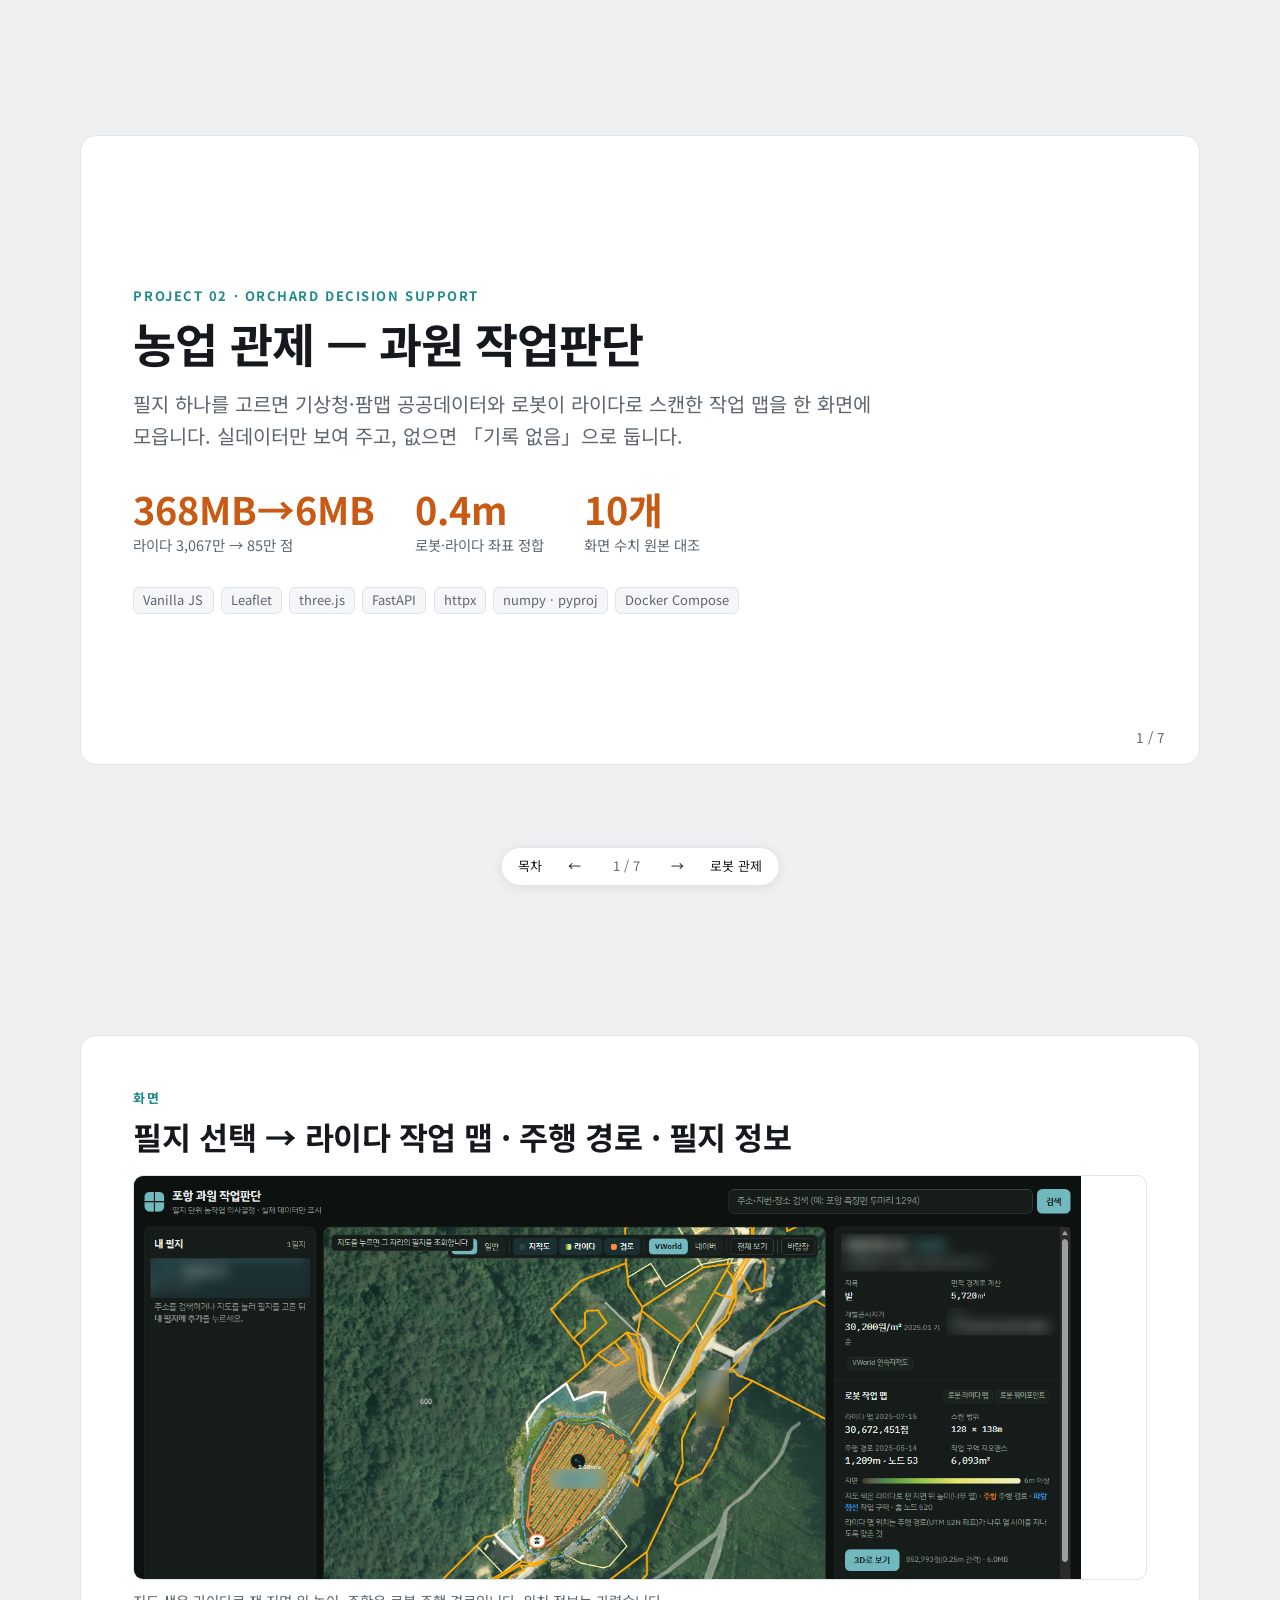
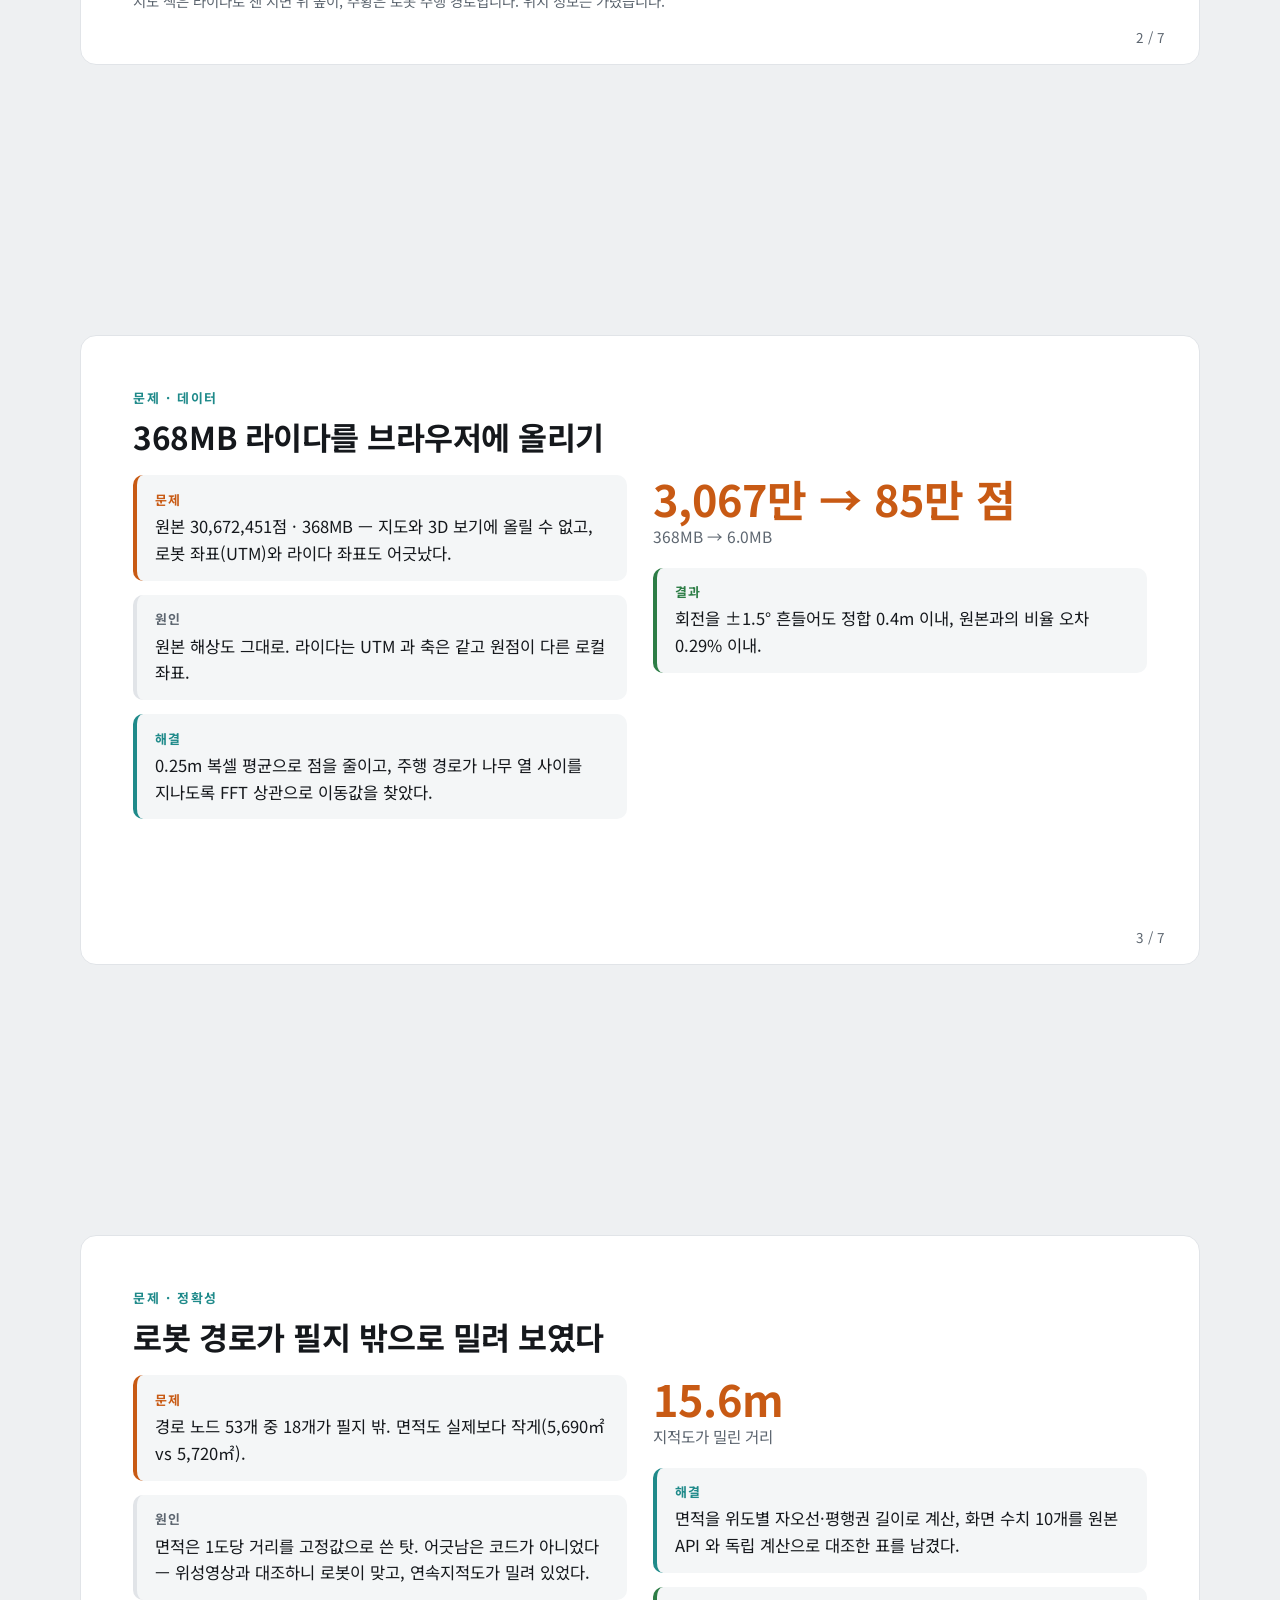
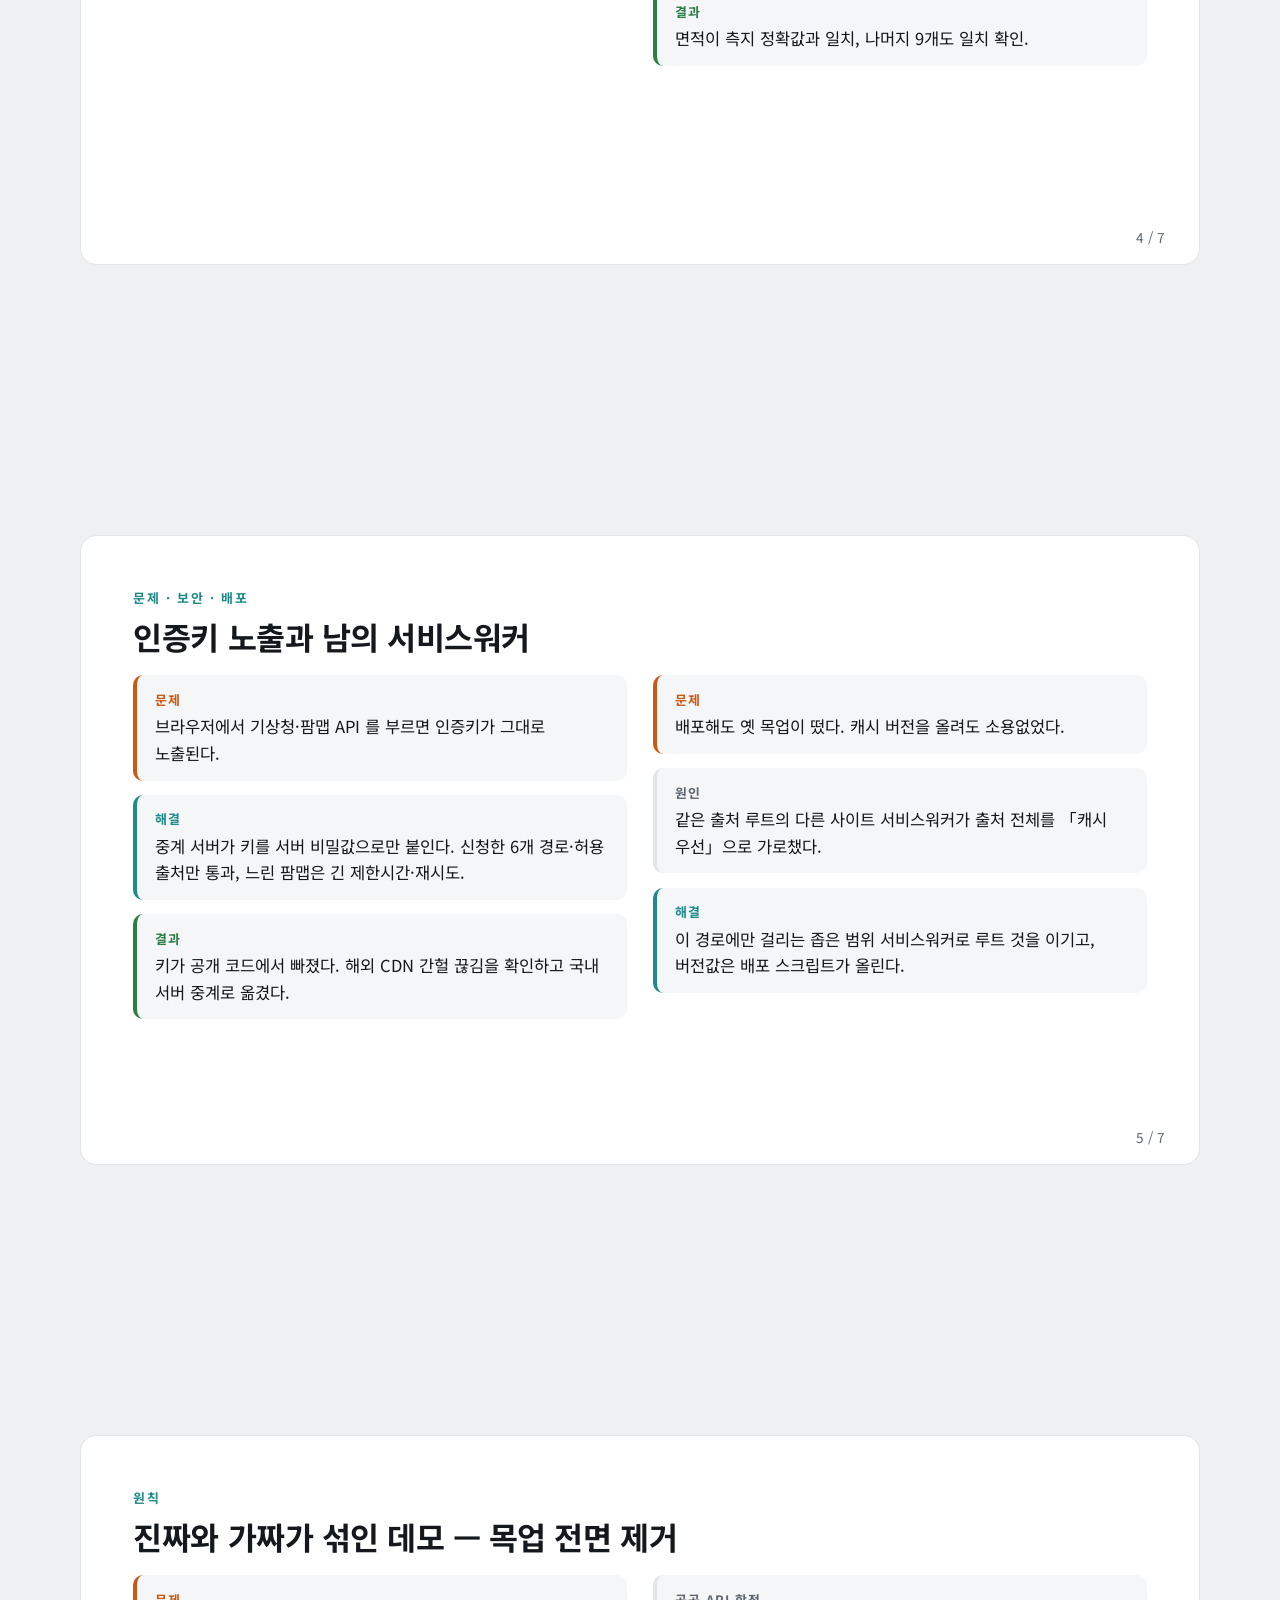
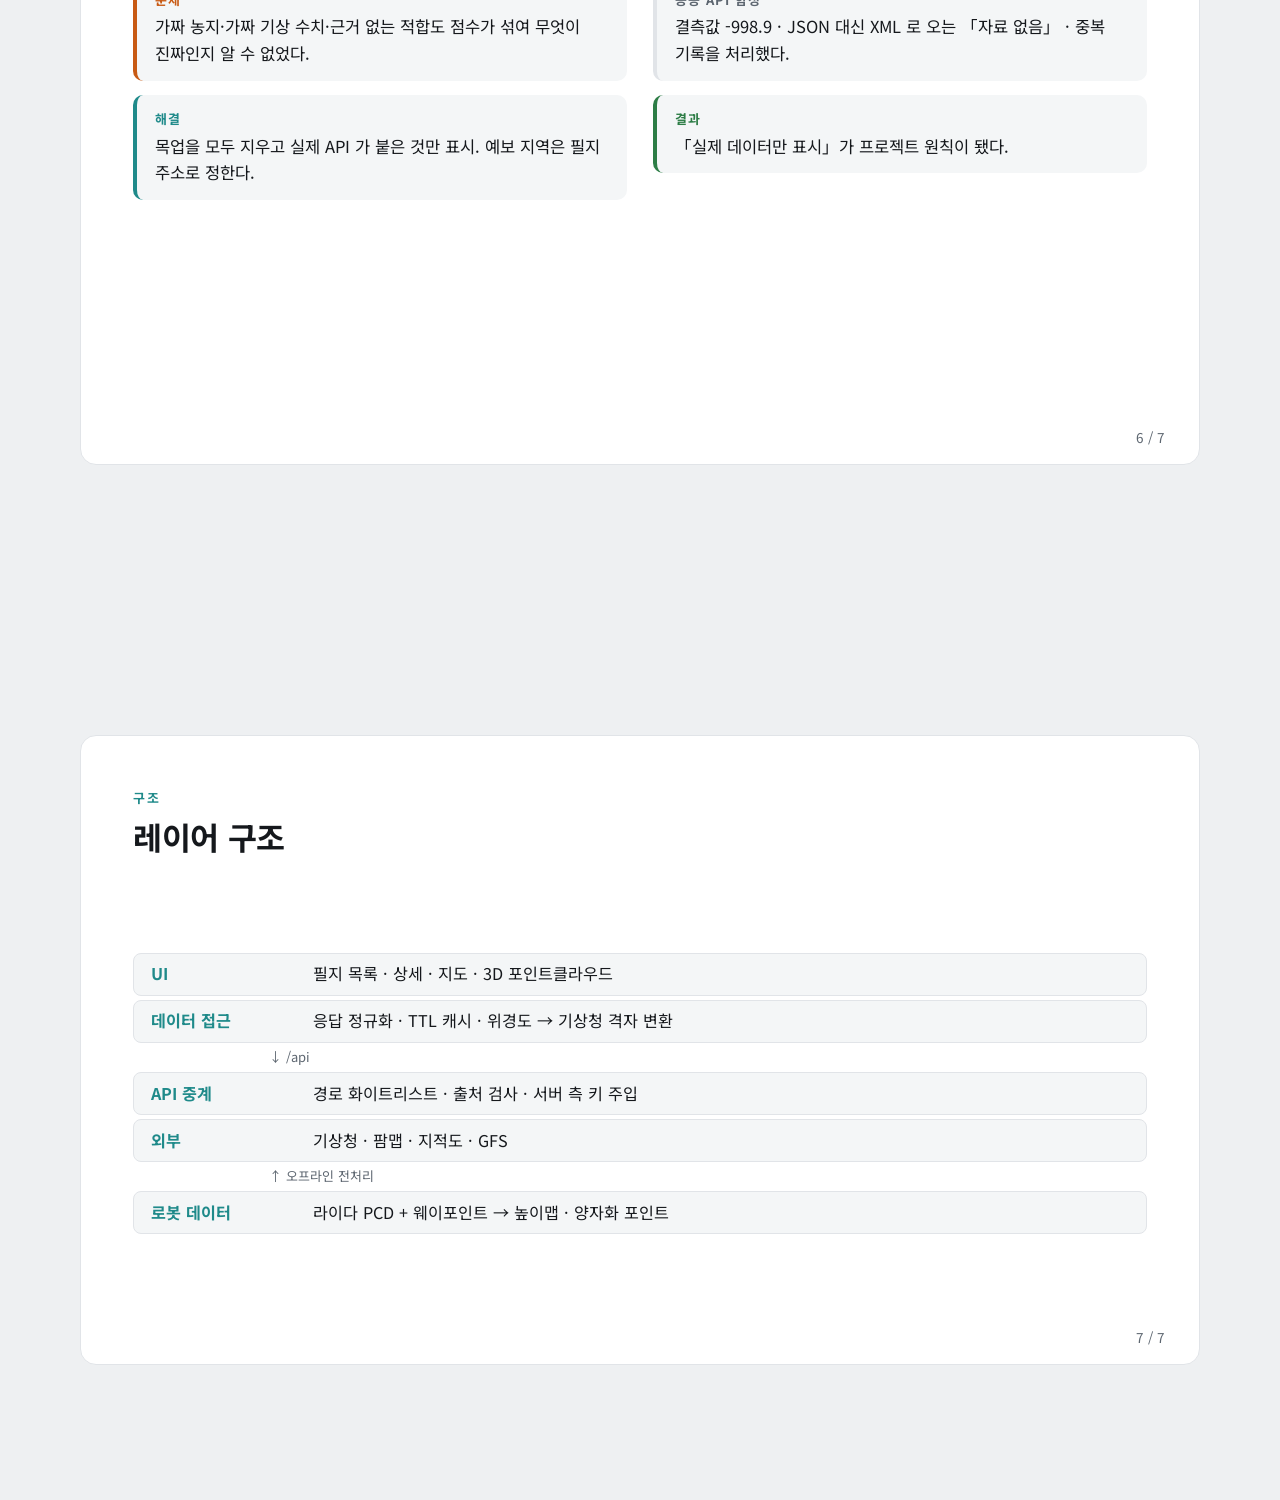
==== agri.html @ f08d3423 "프로젝트별 슬라이드로 개편 — 목차 · 로봇 관제 · 농업 관제 Co-Authored-By: Claude Opus 5.5 (1M context) <noreply@anthropic." ====
<!doctype html>
<html lang="ko">
<head>
<meta charset="utf-8">
<meta name="viewport" content="width=device-width, initial-scale=1">
<title>농업 관제 대시보드</title>
<meta name="description" content="과원 필지 단위 작업판단 — 공공데이터와 로봇 라이다를 한 화면에">
<link rel="preconnect" href="https://fonts.googleapis.com">
<link href="https://fonts.googleapis.com/css2?family=Noto+Sans+KR:wght@400;700&display=swap" rel="stylesheet">
<link rel="stylesheet" href="deck.css">
</head>
<body>

<section class="slide"><div class="card cover">
  <div class="kicker">Project 02 · Orchard Decision Support</div>
  <h1>농업 관제 — 과원 작업판단</h1>
  <p class="lead">필지 하나를 고르면 기상청·팜맵 공공데이터와 로봇이 라이다로 스캔한 작업 맵을 한 화면에 모읍니다. 실데이터만 보여 주고, 없으면 「기록 없음」으로 둡니다.</p>
  <div class="stats">
    <div class="stat"><b>368MB→6MB</b><span>라이다 3,067만 → 85만 점</span></div>
    <div class="stat"><b>0.4m</b><span>로봇·라이다 좌표 정합</span></div>
    <div class="stat"><b>10개</b><span>화면 수치 원본 대조</span></div>
  </div>
  <div class="stack"><span>Vanilla JS</span><span>Leaflet</span><span>three.js</span><span>FastAPI</span><span>httpx</span><span>numpy · pyproj</span><span>Docker Compose</span></div>
  <span class="no"></span>
</div></section>

<section class="slide"><div class="card">
  <div class="kicker">화면</div>
  <h2>필지 선택 → 라이다 작업 맵 · 주행 경로 · 필지 정보</h2>
  <div class="shot"><img src="img/agri-main.png" alt="필지를 고르면 로봇 라이다 작업 맵과 주행 경로, 필지 정보가 한 화면에 뜬다"><p>지도 색은 라이다로 잰 지면 위 높이, 주황은 로봇 주행 경로입니다. 위치 정보는 가렸습니다.</p></div>
  <span class="no"></span>
</div></section>

<section class="slide"><div class="card">
  <div class="kicker">문제 · 데이터</div>
  <h2>368MB 라이다를 브라우저에 올리기</h2>
  <div class="case">
    <div class="col">
      <div class="box bad"><b>문제</b><p>원본 30,672,451점 · 368MB — 지도와 3D 보기에 올릴 수 없고, 로봇 좌표(UTM)와 라이다 좌표도 어긋났다.</p></div>
      <div class="box"><b>원인</b><p>원본 해상도 그대로. 라이다는 UTM 과 축은 같고 원점이 다른 로컬 좌표.</p></div>
      <div class="box fix"><b>해결</b><p>0.25m 복셀 평균으로 점을 줄이고, 주행 경로가 나무 열 사이를 지나도록 FFT 상관으로 이동값을 찾았다.</p></div>
    </div>
    <div class="col">
      <p class="big">3,067만 → 85만 점<small>368MB → 6.0MB</small></p>
      <div class="box res"><b>결과</b><p>회전을 ±1.5° 흔들어도 정합 0.4m 이내, 원본과의 비율 오차 0.29% 이내.</p></div>
    </div>
  </div>
  <span class="no"></span>
</div></section>

<section class="slide"><div class="card">
  <div class="kicker">문제 · 정확성</div>
  <h2>로봇 경로가 필지 밖으로 밀려 보였다</h2>
  <div class="case">
    <div class="col">
      <div class="box bad"><b>문제</b><p>경로 노드 53개 중 18개가 필지 밖. 면적도 실제보다 작게(5,690㎡ vs 5,720㎡).</p></div>
      <div class="box"><b>원인</b><p>면적은 1도당 거리를 고정값으로 쓴 탓. 어긋남은 코드가 아니었다 — 위성영상과 대조하니 로봇이 맞고, 연속지적도가 밀려 있었다.</p></div>
    </div>
    <div class="col">
      <p class="big">15.6m<small>지적도가 밀린 거리</small></p>
      <div class="box fix"><b>해결</b><p>면적을 위도별 자오선·평행권 길이로 계산, 화면 수치 10개를 원본 API 와 독립 계산으로 대조한 표를 남겼다.</p></div>
      <div class="box res"><b>결과</b><p>면적이 측지 정확값과 일치, 나머지 9개도 일치 확인.</p></div>
    </div>
  </div>
  <span class="no"></span>
</div></section>

<section class="slide"><div class="card">
  <div class="kicker">문제 · 보안 · 배포</div>
  <h2>인증키 노출과 남의 서비스워커</h2>
  <div class="case">
    <div class="col">
      <div class="box bad"><b>문제</b><p>브라우저에서 기상청·팜맵 API 를 부르면 인증키가 그대로 노출된다.</p></div>
      <div class="box fix"><b>해결</b><p>중계 서버가 키를 서버 비밀값으로만 붙인다. 신청한 6개 경로·허용 출처만 통과, 느린 팜맵은 긴 제한시간·재시도.</p></div>
      <div class="box res"><b>결과</b><p>키가 공개 코드에서 빠졌다. 해외 CDN 간헐 끊김을 확인하고 국내 서버 중계로 옮겼다.</p></div>
    </div>
    <div class="col">
      <div class="box bad"><b>문제</b><p>배포해도 옛 목업이 떴다. 캐시 버전을 올려도 소용없었다.</p></div>
      <div class="box"><b>원인</b><p>같은 출처 루트의 다른 사이트 서비스워커가 출처 전체를 「캐시 우선」으로 가로챘다.</p></div>
      <div class="box fix"><b>해결</b><p>이 경로에만 걸리는 좁은 범위 서비스워커로 루트 것을 이기고, 버전값은 배포 스크립트가 올린다.</p></div>
    </div>
  </div>
  <span class="no"></span>
</div></section>

<section class="slide"><div class="card">
  <div class="kicker">원칙</div>
  <h2>진짜와 가짜가 섞인 데모 — 목업 전면 제거</h2>
  <div class="case">
    <div class="col">
      <div class="box bad"><b>문제</b><p>가짜 농지·가짜 기상 수치·근거 없는 적합도 점수가 섞여 무엇이 진짜인지 알 수 없었다.</p></div>
      <div class="box fix"><b>해결</b><p>목업을 모두 지우고 실제 API 가 붙은 것만 표시. 예보 지역은 필지 주소로 정한다.</p></div>
    </div>
    <div class="col">
      <div class="box"><b>공공 API 함정</b><p>결측값 -998.9 · JSON 대신 XML 로 오는 「자료 없음」 · 중복 기록을 처리했다.</p></div>
      <div class="box res"><b>결과</b><p>「실제 데이터만 표시」가 프로젝트 원칙이 됐다.</p></div>
    </div>
  </div>
  <span class="no"></span>
</div></section>

<section class="slide"><div class="card">
  <div class="kicker">구조</div>
  <h2>레이어 구조</h2>
  <div class="layers">
    <div class="layer"><div class="n">UI</div><div>필지 목록 · 상세 · 지도 · 3D 포인트클라우드</div></div>
    <div class="layer"><div class="n">데이터 접근</div><div>응답 정규화 · TTL 캐시 · 위경도 → 기상청 격자 변환</div></div>
    <div class="arrow">↓ /api</div>
    <div class="layer"><div class="n">API 중계</div><div>경로 화이트리스트 · 출처 검사 · 서버 측 키 주입</div></div>
    <div class="layer"><div class="n">외부</div><div>기상청 · 팜맵 · 지적도 · GFS</div></div>
    <div class="arrow">↑ 오프라인 전처리</div>
    <div class="layer"><div class="n">로봇 데이터</div><div>라이다 PCD + 웨이포인트 → 높이맵 · 양자화 포인트</div></div>
  </div>
  <span class="no"></span>
</div></section>

<nav class="bar" aria-label="슬라이드"><a href="./">목차</a><button class="prev" aria-label="이전">←</button><span class="pos"></span><button class="next" aria-label="다음">→</button><a href="robot.html">로봇 관제</a></nav>
<script src="deck.js"></script>
</body>
</html>
---- deck.css ----
﻿:root{--bg:#eef0f2;--slide:#fff;--ink:#15181c;--sub:#5d6670;--line:#e1e4e8;--acc:#1f8a8a;--hot:#c85a14;--ok:#2d7d46;--soft:#f4f6f7}
@media (prefers-color-scheme:dark){:root:not([data-theme="light"]){--bg:#0b0e11;--slide:#151a1f;--ink:#e8ecef;--sub:#98a2ad;--line:#262d35;--acc:#4cc2c2;--hot:#f0924a;--ok:#5fc27e;--soft:#1b2127}}
:root[data-theme="dark"]{--bg:#0b0e11;--slide:#151a1f;--ink:#e8ecef;--sub:#98a2ad;--line:#262d35;--acc:#4cc2c2;--hot:#f0924a;--ok:#5fc27e;--soft:#1b2127}
*{box-sizing:border-box}
html{scroll-snap-type:y mandatory;scroll-behavior:smooth}
body{margin:0;background:var(--bg);color:var(--ink);font:16px/1.6 "Noto Sans KR",system-ui,sans-serif;word-break:keep-all}
a{color:var(--acc)}

/* 슬라이드 — 화면 한 장에 16:9 */
.slide{scroll-snap-align:center;min-height:100vh;min-height:100svh;display:grid;place-items:center;padding:24px 16px}
.card{width:min(1120px,100%,calc((100vh - 48px)*16/9));aspect-ratio:16/9;background:var(--slide);border:1px solid var(--line);border-radius:16px;
  padding:clamp(20px,4.2%,56px);display:flex;flex-direction:column;position:relative;overflow:hidden;font-size:clamp(12px,1.55vw,18px)}
.card .no{position:absolute;right:clamp(16px,3%,36px);bottom:clamp(12px,2.4%,28px);font-size:.75em;color:var(--sub);font-variant-numeric:tabular-nums}
.kicker{font-size:.72em;font-weight:700;color:var(--acc);letter-spacing:.12em;text-transform:uppercase;margin-bottom:.5em}
h1{font-size:2.6em;line-height:1.25;margin:0 0 .35em;letter-spacing:-.02em}
h2{font-size:1.75em;line-height:1.3;margin:0 0 .6em;letter-spacing:-.015em}
.lead{color:var(--sub);font-size:1.1em;margin:0;max-width:40em}
.grow{flex:1;min-height:0}

/* 표지 */
.cover{justify-content:center}
.cover .stats{display:flex;gap:2.2em;margin-top:2em;flex-wrap:wrap}
.stat b{display:block;font-size:2.1em;line-height:1.1;color:var(--hot);font-variant-numeric:tabular-nums}
.stat span{font-size:.8em;color:var(--sub)}
.stack{display:flex;flex-wrap:wrap;gap:.4em;margin-top:1.6em}
.stack span{font-size:.72em;padding:.15em .7em;border-radius:6px;background:var(--soft);border:1px solid var(--line);color:var(--sub)}

/* 스크린샷 */
.shot{flex:1;min-height:0;display:flex;flex-direction:column}
.shot img{flex:1;min-height:0;width:100%;object-fit:contain;object-position:left top;border-radius:10px;border:1px solid var(--line)}
.shot p{margin:.6em 0 0;font-size:.8em;color:var(--sub)}

/* 문제 → 해결 한 장 */
.case{display:grid;grid-template-columns:minmax(0,1fr) minmax(0,1fr);gap:1.4em;flex:1;min-height:0}
.case .col{display:flex;flex-direction:column;gap:.8em}
.box{border-radius:10px;padding:.8em 1em;background:var(--soft);border-left:4px solid var(--line)}
.box b{display:block;font-size:.72em;letter-spacing:.08em;color:var(--sub);margin-bottom:.2em}
.box p{margin:0;font-size:.92em}
.box.fix{border-left-color:var(--acc)}.box.fix b{color:var(--acc)}
.box.res{border-left-color:var(--ok)}.box.res b{color:var(--ok)}
.box.bad{border-left-color:var(--hot)}.box.bad b{color:var(--hot)}
.big{font-size:2.4em;line-height:1.1;font-weight:700;color:var(--hot);font-variant-numeric:tabular-nums;margin:0 0 .2em}
.big small{display:block;font-size:.36em;font-weight:400;color:var(--sub);margin-top:.3em}

/* 레이어 구조 */
.layers{display:flex;flex-direction:column;gap:.25em;flex:1;min-height:0;justify-content:center}
.layer{display:grid;grid-template-columns:9em 1fr;gap:1em;background:var(--soft);border:1px solid var(--line);border-radius:8px;padding:.45em 1em;font-size:.9em}
.layer .n{font-weight:700;color:var(--acc)}
.arrow{font-size:.72em;color:var(--sub);padding-left:10.5em}

/* 목차 */
.toc{display:grid;grid-template-columns:1fr 1fr;gap:1.2em;margin-top:1.4em}
.toc a{display:block;text-decoration:none;color:var(--ink);background:var(--soft);border:1px solid var(--line);border-radius:12px;padding:1.2em 1.3em;transition:border-color .15s}
.toc a:hover,.toc a:focus-visible{border-color:var(--acc)}
.toc h3{margin:.1em 0 .3em;font-size:1.3em}
.toc p{margin:0;color:var(--sub);font-size:.85em}
.toc .n{color:var(--hot);font-weight:700;font-size:.85em;margin-top:.8em;display:block}
.list{margin:0;padding-left:1.1em}.list li{margin:.35em 0}

/* 조작 막대 */
.bar{position:fixed;left:50%;bottom:14px;transform:translateX(-50%);display:flex;gap:6px;align-items:center;background:var(--slide);border:1px solid var(--line);border-radius:999px;padding:4px 6px;font-size:13px;z-index:9;box-shadow:0 2px 12px rgba(0,0,0,.08)}
.bar a,.bar button{border:0;background:none;color:var(--ink);font:inherit;padding:4px 10px;border-radius:999px;cursor:pointer;text-decoration:none}
.bar a:hover,.bar button:hover{background:var(--soft)}
.bar .pos{color:var(--sub);font-variant-numeric:tabular-nums;min-width:4.5em;text-align:center}

/* 폰 — 16:9 를 풀고 세로로 흐른다 */
@media (max-width:760px){
  html{scroll-snap-type:none}
  .slide{min-height:0;padding:10px 12px}
  .card{aspect-ratio:auto;width:100%;font-size:15px;padding:22px 18px 34px}
  h1{font-size:1.9em}h2{font-size:1.4em}
  .case,.toc{grid-template-columns:1fr}
  .shot img{flex:none;height:auto}
  .layer{grid-template-columns:1fr;gap:0}.arrow{padding-left:1em}
  .bar{display:none}
}
@media print{
  @page{size:1280px 720px;margin:0}
  html{scroll-snap-type:none}body{background:#fff}
  .slide{min-height:0;padding:0;page-break-after:always}
  .card{width:1280px;border:0;border-radius:0;font-size:18px}
  .bar{display:none}
}
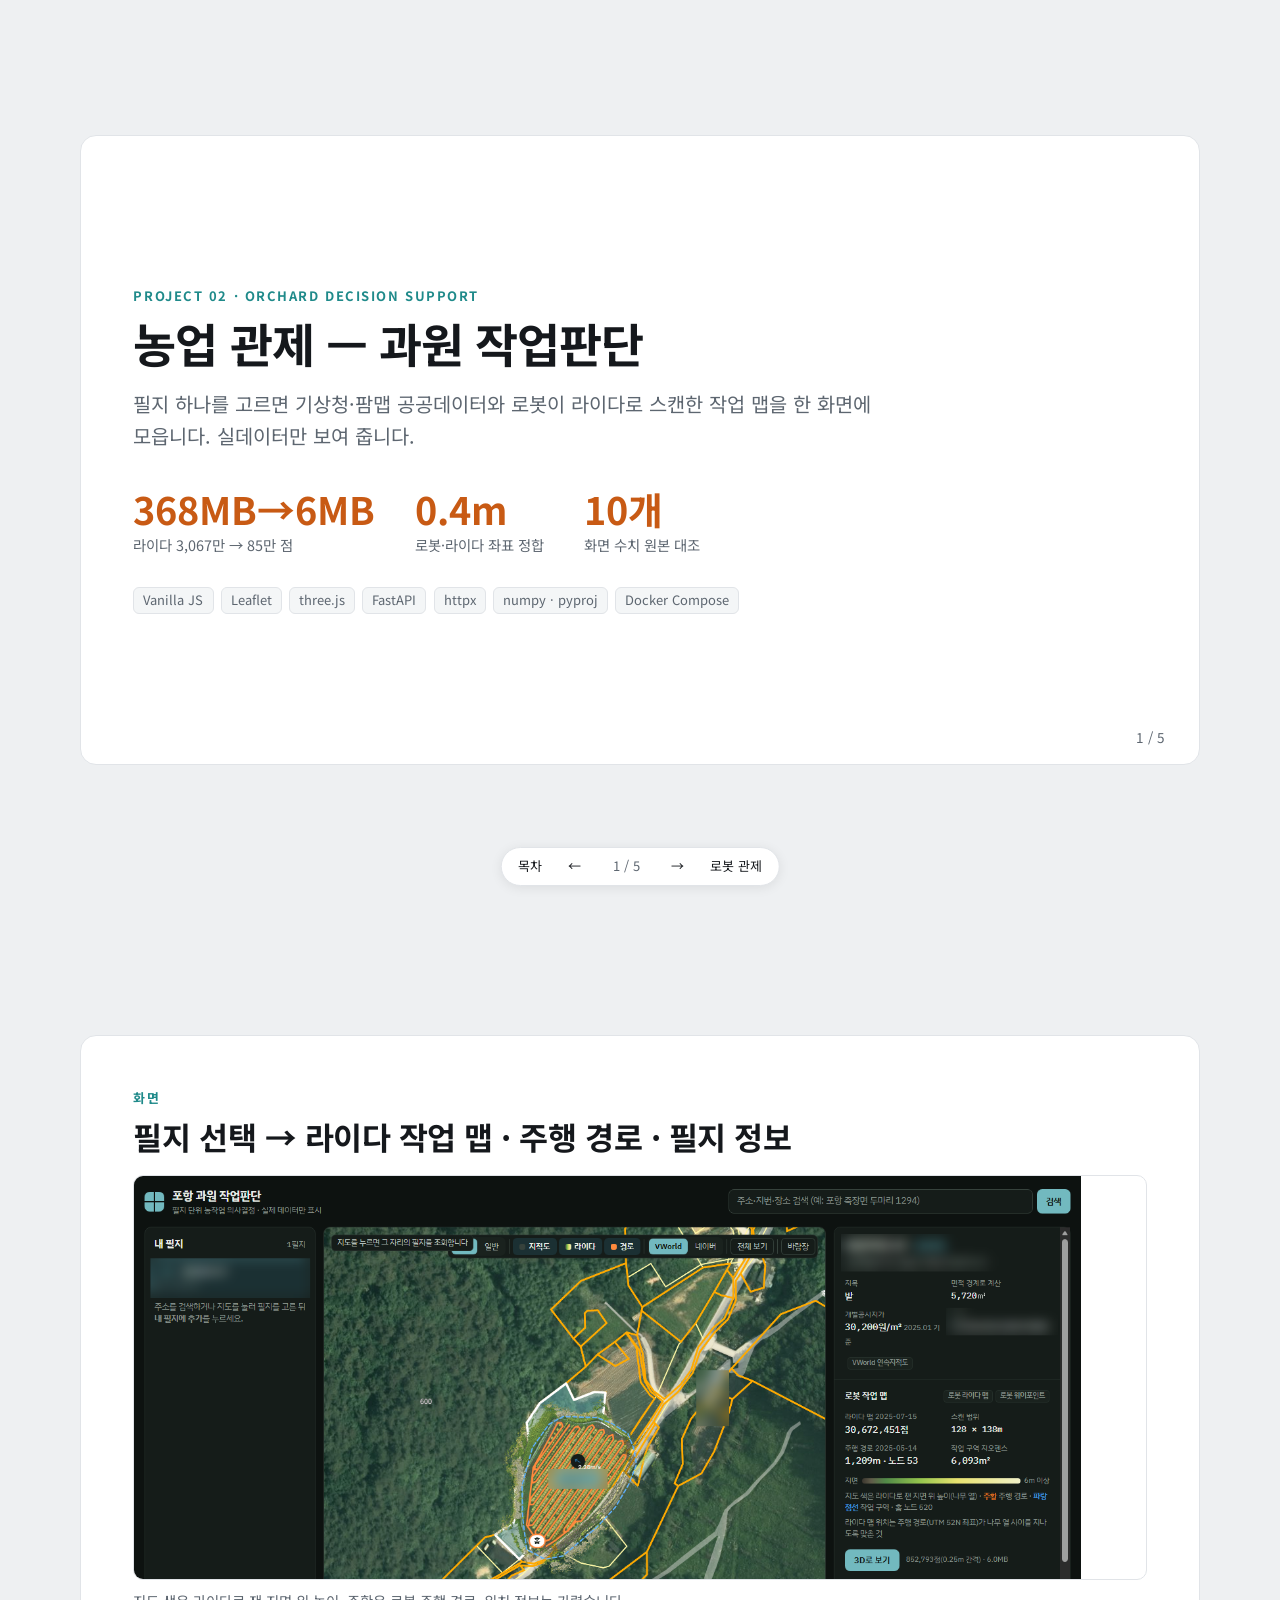
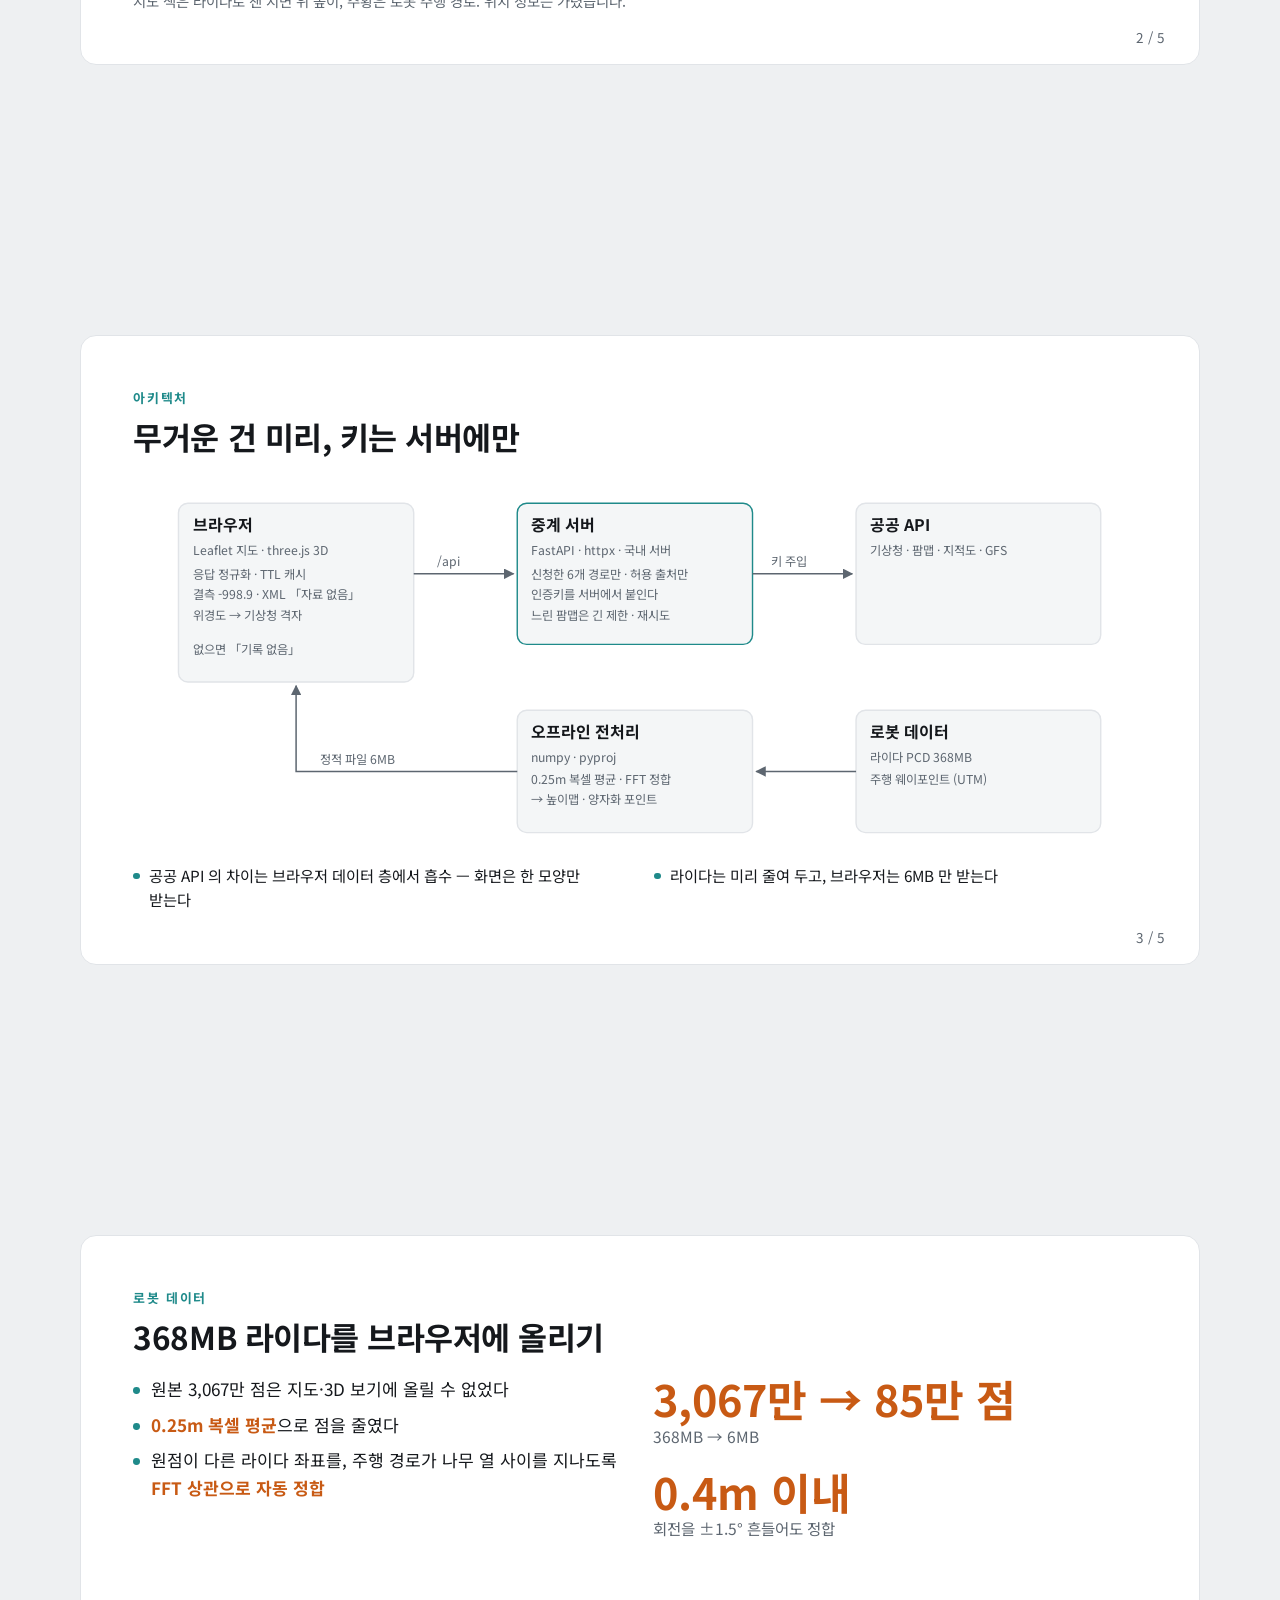
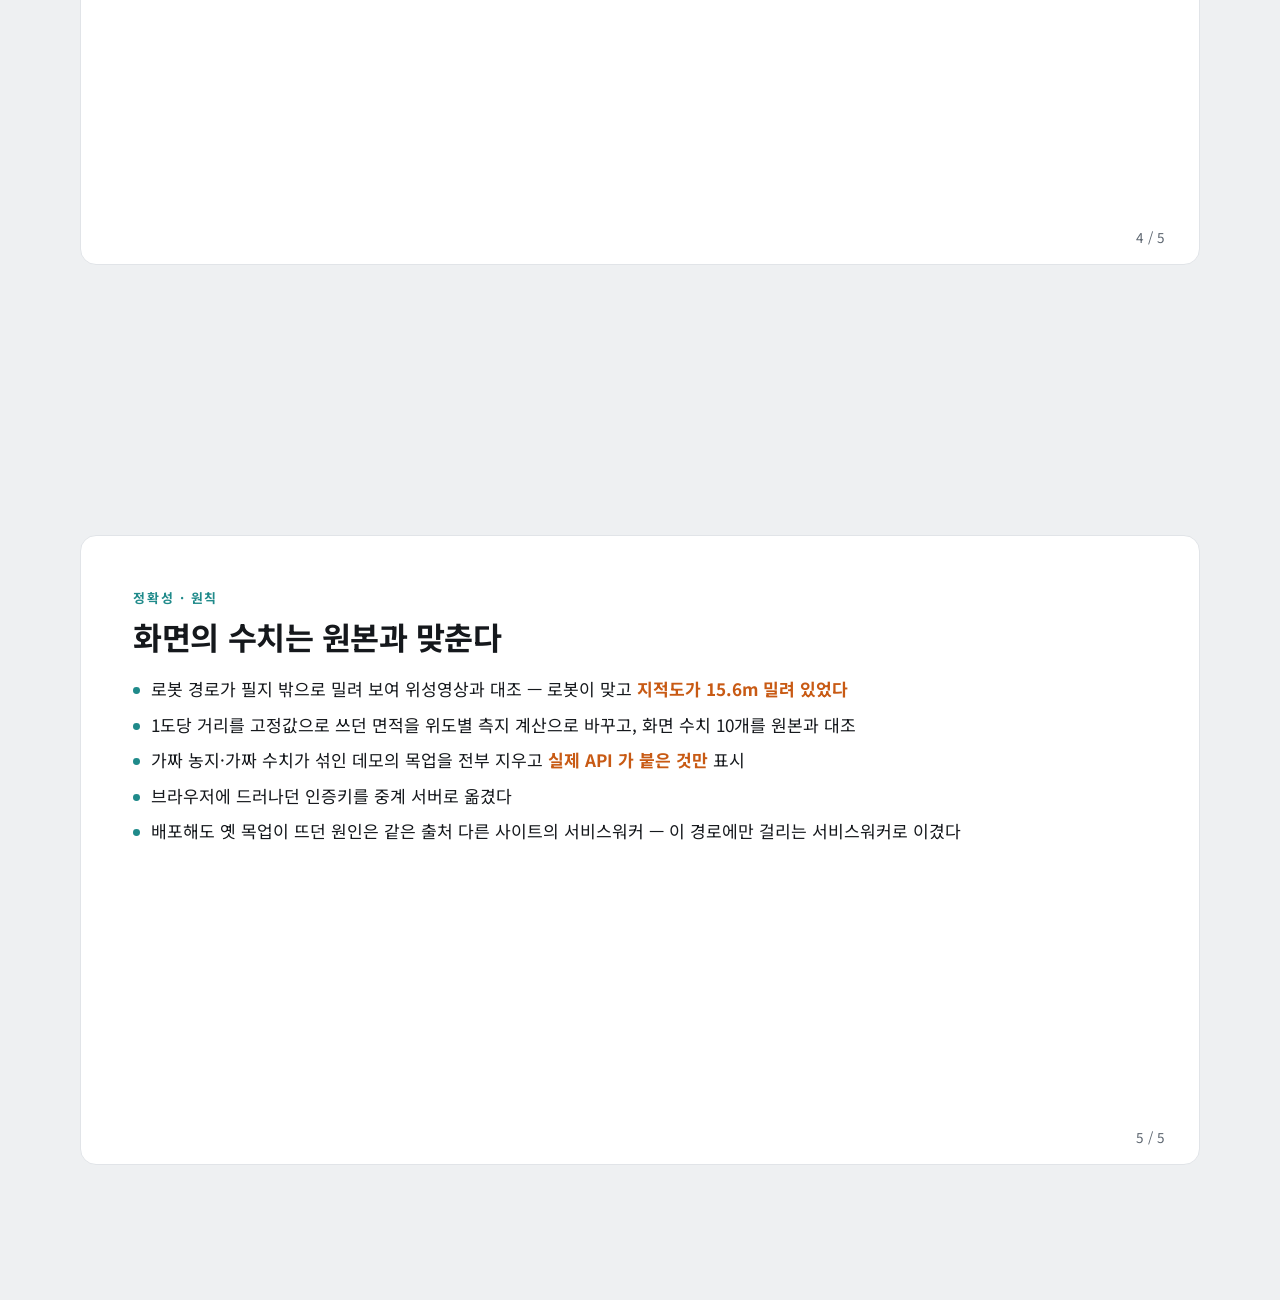
==== commit 2858fb97: "관제 두 장을 짧은 글 · 화면 · 구조도로 - 이력서처럼 한 줄 글로 줄였다 - 관제 화면(평면도 흐림) · 이력 화면을 붙이고 누르면 원본 - 코드로 확인한 구조도 — 브라우저" ====
--- a/agri.html
+++ b/agri.html
@@ -14,7 +14,7 @@
 <section class="slide"><div class="card cover">
   <div class="kicker">Project 02 · Orchard Decision Support</div>
   <h1>농업 관제 — 과원 작업판단</h1>
-  <p class="lead">필지 하나를 고르면 기상청·팜맵 공공데이터와 로봇이 라이다로 스캔한 작업 맵을 한 화면에 모읍니다. 실데이터만 보여 주고, 없으면 「기록 없음」으로 둡니다.</p>
+  <p class="lead">필지 하나를 고르면 기상청·팜맵 공공데이터와 로봇이 라이다로 스캔한 작업 맵을 한 화면에 모읍니다. 실데이터만 보여 줍니다.</p>
   <div class="stats">
     <div class="stat"><b>368MB→6MB</b><span>라이다 3,067만 → 85만 점</span></div>
     <div class="stat"><b>0.4m</b><span>로봇·라이다 좌표 정합</span></div>
@@ -27,90 +27,86 @@
 <section class="slide"><div class="card">
   <div class="kicker">화면</div>
   <h2>필지 선택 → 라이다 작업 맵 · 주행 경로 · 필지 정보</h2>
-  <div class="shot"><img src="img/agri-main.png" alt="필지를 고르면 로봇 라이다 작업 맵과 주행 경로, 필지 정보가 한 화면에 뜬다"><p>지도 색은 라이다로 잰 지면 위 높이, 주황은 로봇 주행 경로입니다. 위치 정보는 가렸습니다.</p></div>
+  <div class="shot"><a href="img/agri-main.png" target="_blank" class="zoom"><img src="img/agri-main.png" alt="필지를 고르면 로봇 라이다 작업 맵과 주행 경로, 필지 정보가 한 화면에 뜬다"></a><p>지도 색은 라이다로 잰 지면 위 높이, 주황은 로봇 주행 경로. 위치 정보는 가렸습니다.</p></div>
   <span class="no"></span>
 </div></section>
 
 <section class="slide"><div class="card">
-  <div class="kicker">문제 · 데이터</div>
+  <div class="kicker">아키텍처</div>
+  <h2>무거운 건 미리, 키는 서버에만</h2>
+  <div class="diagram">
+    <svg viewBox="0 0 1000 400" role="img" aria-label="브라우저가 중계 서버를 거쳐 공공 API 를 부르고, 라이다는 오프라인 전처리로 줄여 정적 파일로 받는 구조도">
+      <defs><marker id="ah2" viewBox="0 0 10 10" refX="9" refY="5" markerWidth="7" markerHeight="7" orient="auto-start-reverse"><path class="ah" d="M0,0L10,5L0,10z"/></marker></defs>
+      <rect class="b" x="10" y="30" width="250" height="190" rx="10"/>
+      <text x="25" y="60" class="t">브라우저</text>
+      <text x="25" y="85" class="s">Leaflet 지도 · three.js 3D</text>
+      <text x="25" y="110" class="s">응답 정규화 · TTL 캐시</text>
+      <text x="25" y="132" class="s">결측 -998.9 · XML 「자료 없음」</text>
+      <text x="25" y="154" class="s">위경도 → 기상청 격자</text>
+      <text x="25" y="190" class="s">없으면 「기록 없음」</text>
+      <rect class="b k" x="370" y="30" width="250" height="150" rx="10"/>
+      <text x="385" y="60" class="t">중계 서버</text>
+      <text x="385" y="85" class="s">FastAPI · httpx · 국내 서버</text>
+      <text x="385" y="110" class="s">신청한 6개 경로만 · 허용 출처만</text>
+      <text x="385" y="132" class="s">인증키를 서버에서 붙인다</text>
+      <text x="385" y="154" class="s">느린 팜맵은 긴 제한 · 재시도</text>
+      <path class="ln" d="M260,105 H366" marker-end="url(#ah2)"/>
+      <text x="285" y="97" class="s">/api</text>
+      <rect class="b" x="730" y="30" width="260" height="150" rx="10"/>
+      <text x="745" y="60" class="t">공공 API</text>
+      <text x="745" y="85" class="s">기상청 · 팜맵 · 지적도 · GFS</text>
+      <path class="ln" d="M620,105 H726" marker-end="url(#ah2)"/>
+      <text x="640" y="97" class="s">키 주입</text>
+      <rect class="b" x="370" y="250" width="250" height="130" rx="10"/>
+      <text x="385" y="280" class="t">오프라인 전처리</text>
+      <text x="385" y="305" class="s">numpy · pyproj</text>
+      <text x="385" y="328" class="s">0.25m 복셀 평균 · FFT 정합</text>
+      <text x="385" y="350" class="s">→ 높이맵 · 양자화 포인트</text>
+      <rect class="b" x="730" y="250" width="260" height="130" rx="10"/>
+      <text x="745" y="280" class="t">로봇 데이터</text>
+      <text x="745" y="305" class="s">라이다 PCD 368MB</text>
+      <text x="745" y="328" class="s">주행 웨이포인트 (UTM)</text>
+      <path class="ln" d="M730,315 H624" marker-end="url(#ah2)"/>
+      <path class="ln" d="M370,315 H135 V224" marker-end="url(#ah2)"/>
+      <text x="160" y="307" class="s">정적 파일 6MB</text>
+    </svg>
+  </div>
+  <ul class="pts row">
+    <li>공공 API 의 차이는 브라우저 데이터 층에서 흡수 — 화면은 한 모양만 받는다</li>
+    <li>라이다는 미리 줄여 두고, 브라우저는 6MB 만 받는다</li>
+  </ul>
+  <span class="no"></span>
+</div></section>
+
+<section class="slide"><div class="card">
+  <div class="kicker">로봇 데이터</div>
   <h2>368MB 라이다를 브라우저에 올리기</h2>
   <div class="case">
     <div class="col">
-      <div class="box bad"><b>문제</b><p>원본 30,672,451점 · 368MB — 지도와 3D 보기에 올릴 수 없고, 로봇 좌표(UTM)와 라이다 좌표도 어긋났다.</p></div>
-      <div class="box"><b>원인</b><p>원본 해상도 그대로. 라이다는 UTM 과 축은 같고 원점이 다른 로컬 좌표.</p></div>
-      <div class="box fix"><b>해결</b><p>0.25m 복셀 평균으로 점을 줄이고, 주행 경로가 나무 열 사이를 지나도록 FFT 상관으로 이동값을 찾았다.</p></div>
+      <ul class="pts">
+        <li>원본 3,067만 점은 지도·3D 보기에 올릴 수 없었다</li>
+        <li><b>0.25m 복셀 평균</b>으로 점을 줄였다</li>
+        <li>원점이 다른 라이다 좌표를, 주행 경로가 나무 열 사이를 지나도록 <b>FFT 상관으로 자동 정합</b></li>
+      </ul>
     </div>
     <div class="col">
-      <p class="big">3,067만 → 85만 점<small>368MB → 6.0MB</small></p>
-      <div class="box res"><b>결과</b><p>회전을 ±1.5° 흔들어도 정합 0.4m 이내, 원본과의 비율 오차 0.29% 이내.</p></div>
+      <p class="big">3,067만 → 85만 점<small>368MB → 6MB</small></p>
+      <p class="big">0.4m 이내<small>회전을 ±1.5° 흔들어도 정합</small></p>
     </div>
   </div>
   <span class="no"></span>
 </div></section>
 
 <section class="slide"><div class="card">
-  <div class="kicker">문제 · 정확성</div>
-  <h2>로봇 경로가 필지 밖으로 밀려 보였다</h2>
-  <div class="case">
-    <div class="col">
-      <div class="box bad"><b>문제</b><p>경로 노드 53개 중 18개가 필지 밖. 면적도 실제보다 작게(5,690㎡ vs 5,720㎡).</p></div>
-      <div class="box"><b>원인</b><p>면적은 1도당 거리를 고정값으로 쓴 탓. 어긋남은 코드가 아니었다 — 위성영상과 대조하니 로봇이 맞고, 연속지적도가 밀려 있었다.</p></div>
-    </div>
-    <div class="col">
-      <p class="big">15.6m<small>지적도가 밀린 거리</small></p>
-      <div class="box fix"><b>해결</b><p>면적을 위도별 자오선·평행권 길이로 계산, 화면 수치 10개를 원본 API 와 독립 계산으로 대조한 표를 남겼다.</p></div>
-      <div class="box res"><b>결과</b><p>면적이 측지 정확값과 일치, 나머지 9개도 일치 확인.</p></div>
-    </div>
-  </div>
-  <span class="no"></span>
-</div></section>
-
-<section class="slide"><div class="card">
-  <div class="kicker">문제 · 보안 · 배포</div>
-  <h2>인증키 노출과 남의 서비스워커</h2>
-  <div class="case">
-    <div class="col">
-      <div class="box bad"><b>문제</b><p>브라우저에서 기상청·팜맵 API 를 부르면 인증키가 그대로 노출된다.</p></div>
-      <div class="box fix"><b>해결</b><p>중계 서버가 키를 서버 비밀값으로만 붙인다. 신청한 6개 경로·허용 출처만 통과, 느린 팜맵은 긴 제한시간·재시도.</p></div>
-      <div class="box res"><b>결과</b><p>키가 공개 코드에서 빠졌다. 해외 CDN 간헐 끊김을 확인하고 국내 서버 중계로 옮겼다.</p></div>
-    </div>
-    <div class="col">
-      <div class="box bad"><b>문제</b><p>배포해도 옛 목업이 떴다. 캐시 버전을 올려도 소용없었다.</p></div>
-      <div class="box"><b>원인</b><p>같은 출처 루트의 다른 사이트 서비스워커가 출처 전체를 「캐시 우선」으로 가로챘다.</p></div>
-      <div class="box fix"><b>해결</b><p>이 경로에만 걸리는 좁은 범위 서비스워커로 루트 것을 이기고, 버전값은 배포 스크립트가 올린다.</p></div>
-    </div>
-  </div>
-  <span class="no"></span>
-</div></section>
-
-<section class="slide"><div class="card">
-  <div class="kicker">원칙</div>
-  <h2>진짜와 가짜가 섞인 데모 — 목업 전면 제거</h2>
-  <div class="case">
-    <div class="col">
-      <div class="box bad"><b>문제</b><p>가짜 농지·가짜 기상 수치·근거 없는 적합도 점수가 섞여 무엇이 진짜인지 알 수 없었다.</p></div>
-      <div class="box fix"><b>해결</b><p>목업을 모두 지우고 실제 API 가 붙은 것만 표시. 예보 지역은 필지 주소로 정한다.</p></div>
-    </div>
-    <div class="col">
-      <div class="box"><b>공공 API 함정</b><p>결측값 -998.9 · JSON 대신 XML 로 오는 「자료 없음」 · 중복 기록을 처리했다.</p></div>
-      <div class="box res"><b>결과</b><p>「실제 데이터만 표시」가 프로젝트 원칙이 됐다.</p></div>
-    </div>
-  </div>
-  <span class="no"></span>
-</div></section>
-
-<section class="slide"><div class="card">
-  <div class="kicker">구조</div>
-  <h2>레이어 구조</h2>
-  <div class="layers">
-    <div class="layer"><div class="n">UI</div><div>필지 목록 · 상세 · 지도 · 3D 포인트클라우드</div></div>
-    <div class="layer"><div class="n">데이터 접근</div><div>응답 정규화 · TTL 캐시 · 위경도 → 기상청 격자 변환</div></div>
-    <div class="arrow">↓ /api</div>
-    <div class="layer"><div class="n">API 중계</div><div>경로 화이트리스트 · 출처 검사 · 서버 측 키 주입</div></div>
-    <div class="layer"><div class="n">외부</div><div>기상청 · 팜맵 · 지적도 · GFS</div></div>
-    <div class="arrow">↑ 오프라인 전처리</div>
-    <div class="layer"><div class="n">로봇 데이터</div><div>라이다 PCD + 웨이포인트 → 높이맵 · 양자화 포인트</div></div>
-  </div>
+  <div class="kicker">정확성 · 원칙</div>
+  <h2>화면의 수치는 원본과 맞춘다</h2>
+  <ul class="pts">
+    <li>로봇 경로가 필지 밖으로 밀려 보여 위성영상과 대조 — 로봇이 맞고 <b>지적도가 15.6m 밀려 있었다</b></li>
+    <li>1도당 거리를 고정값으로 쓰던 면적을 위도별 측지 계산으로 바꾸고, 화면 수치 10개를 원본과 대조</li>
+    <li>가짜 농지·가짜 수치가 섞인 데모의 목업을 전부 지우고 <b>실제 API 가 붙은 것만</b> 표시</li>
+    <li>브라우저에 드러나던 인증키를 중계 서버로 옮겼다</li>
+    <li>배포해도 옛 목업이 뜨던 원인은 같은 출처 다른 사이트의 서비스워커 — 이 경로에만 걸리는 서비스워커로 이겼다</li>
+  </ul>
   <span class="no"></span>
 </div></section>
 
--- a/deck.css
+++ b/deck.css
@@ -1,4 +1,4 @@
-﻿:root{--bg:#eef0f2;--slide:#fff;--ink:#15181c;--sub:#5d6670;--line:#e1e4e8;--acc:#1f8a8a;--hot:#c85a14;--ok:#2d7d46;--soft:#f4f6f7}
+:root{--bg:#eef0f2;--slide:#fff;--ink:#15181c;--sub:#5d6670;--line:#e1e4e8;--acc:#1f8a8a;--hot:#c85a14;--ok:#2d7d46;--soft:#f4f6f7}
 @media (prefers-color-scheme:dark){:root:not([data-theme="light"]){--bg:#0b0e11;--slide:#151a1f;--ink:#e8ecef;--sub:#98a2ad;--line:#262d35;--acc:#4cc2c2;--hot:#f0924a;--ok:#5fc27e;--soft:#1b2127}}
 :root[data-theme="dark"]{--bg:#0b0e11;--slide:#151a1f;--ink:#e8ecef;--sub:#98a2ad;--line:#262d35;--acc:#4cc2c2;--hot:#f0924a;--ok:#5fc27e;--soft:#1b2127}
 *{box-sizing:border-box}
@@ -25,7 +25,8 @@
 .stack{display:flex;flex-wrap:wrap;gap:.4em;margin-top:1.6em}
 .stack span{font-size:.72em;padding:.15em .7em;border-radius:6px;background:var(--soft);border:1px solid var(--line);color:var(--sub)}
 
-/* 스크린샷 */
+/* 스크린샷 — 누르면 원본 */
+.shot .zoom{display:flex;flex:1;min-height:0;cursor:zoom-in}
 .shot{flex:1;min-height:0;display:flex;flex-direction:column}
 .shot img{flex:1;min-height:0;width:100%;object-fit:contain;object-position:left top;border-radius:10px;border:1px solid var(--line)}
 .shot p{margin:.6em 0 0;font-size:.8em;color:var(--sub)}
@@ -57,6 +58,63 @@
 .toc .n{color:var(--hot);font-weight:700;font-size:.85em;margin-top:.8em;display:block}
 .list{margin:0;padding-left:1.1em}.list li{margin:.35em 0}
 
+/* 층 한 장 — 왼쪽 역할·푼 문제, 오른쪽 전체 구조에서 이 층의 자리 */
+.tier{display:grid;grid-template-columns:minmax(0,1.6fr) minmax(0,1fr);gap:1.6em;flex:1;min-height:0}
+.tier .role{color:var(--sub);margin:0 0 .9em}
+.solved{list-style:none;margin:0;padding:0;display:flex;flex-direction:column;gap:.5em}
+.solved li{background:var(--soft);border-left:4px solid var(--acc);border-radius:8px;padding:.5em .9em;font-size:.9em}
+.solved li b{color:var(--ink)}
+.solved li a{font-size:.85em;margin-left:.4em;white-space:nowrap}
+.map{display:flex;flex-direction:column;gap:.3em;justify-content:center}
+.map div{font-size:.78em;padding:.35em .8em;border-radius:6px;border:1px solid var(--line);color:var(--sub);background:var(--slide)}
+.map div.on{background:var(--acc);border-color:var(--acc);color:#fff;font-weight:700}
+.map .gap{border:0;padding:.1em;background:none}
+.layers.tagged{gap:.2em}.layers.tagged .layer{grid-template-columns:7.5em minmax(0,1.25fr) minmax(0,1fr);padding:.35em 1em;font-size:.82em}
+.layer .t{font-size:.9em;color:var(--hot)}
+@media (max-width:760px){.tier{grid-template-columns:1fr}.map{display:none}.layers.tagged .layer{grid-template-columns:1fr}}
+
+/* 흐름 — 한 줄에 단계가 화살표로 이어진다 */
+.flows{display:flex;flex-direction:column;gap:.9em;flex:1;min-height:0;justify-content:center}
+.flow{display:grid;grid-template-columns:4.5em minmax(0,1fr);gap:.2em 1em;align-items:center}
+.flow>b{color:var(--acc);grid-row:span 2}
+.flow ol{list-style:none;margin:0;padding:0;display:flex;flex-wrap:wrap;gap:.35em;align-items:center;font-size:.86em}
+.flow ol{gap:.35em 1.3em}
+.flow li{position:relative;background:var(--soft);border:1px solid var(--line);border-radius:6px;padding:.25em .7em}
+.flow li+li::before{content:"→";position:absolute;left:-1.05em;color:var(--sub)}
+.flow p{margin:0;font-size:.8em;color:var(--sub)}
+@media (max-width:760px){.flow{grid-template-columns:1fr}.flow>b{grid-row:auto}}
+
+/* 짧은 줄 — 이력서 불릿처럼 한 줄 */
+.pts{margin:0;padding:0;list-style:none;display:flex;flex-direction:column;gap:.45em}
+.pts li{padding-left:1em;position:relative;font-size:.95em}
+.pts li::before{content:"";position:absolute;left:0;top:.7em;width:.4em;height:.4em;border-radius:50%;background:var(--acc)}
+.pts b{color:var(--hot)}
+.pts code{font-size:.9em;background:var(--soft);padding:0 .3em;border-radius:4px}
+.pts.row{flex-direction:row;gap:1.6em;margin-top:.6em}.pts.row li{flex:1;font-size:.85em}
+.flows+.pts{margin-top:1em}
+.flows:has(+.pts){flex:none;margin:1.2em 0 .6em}
+
+/* 화면 + 설명 */
+.split{display:flex;gap:1.8em;flex:1;min-height:0}
+.split .shot{flex:none}
+.split .pts{flex:1;min-width:12em}
+.split .shot{height:100%;min-height:0}
+.split .shot img{flex:none;width:auto;height:23em;max-width:100%;object-fit:contain}
+.split .pts{padding-top:.4em}
+
+/* 구조도 */
+.diagram{flex:1;min-height:0;display:flex}
+.diagram svg{width:100%;height:100%}
+.diagram .b{fill:var(--soft);stroke:var(--line);stroke-width:1.5}
+.diagram .b.k{stroke:var(--acc)}
+.diagram text{font-family:inherit}
+.diagram .t{fill:var(--ink);font-size:17px;font-weight:700}
+.diagram .s{fill:var(--sub);font-size:13px}
+.diagram .r{fill:var(--acc);font-size:14px;font-weight:700}
+.diagram .ln{stroke:var(--sub);stroke-width:1.6;fill:none}
+.diagram .ah{fill:var(--sub)}
+@media (max-width:760px){.split{flex-direction:column}.split .shot img{height:auto;width:100%}.pts.row{flex-direction:column;gap:.45em}.diagram svg{height:auto}}
+
 /* 조작 막대 */
 .bar{position:fixed;left:50%;bottom:14px;transform:translateX(-50%);display:flex;gap:6px;align-items:center;background:var(--slide);border:1px solid var(--line);border-radius:999px;padding:4px 6px;font-size:13px;z-index:9;box-shadow:0 2px 12px rgba(0,0,0,.08)}
 .bar a,.bar button{border:0;background:none;color:var(--ink);font:inherit;padding:4px 10px;border-radius:999px;cursor:pointer;text-decoration:none}
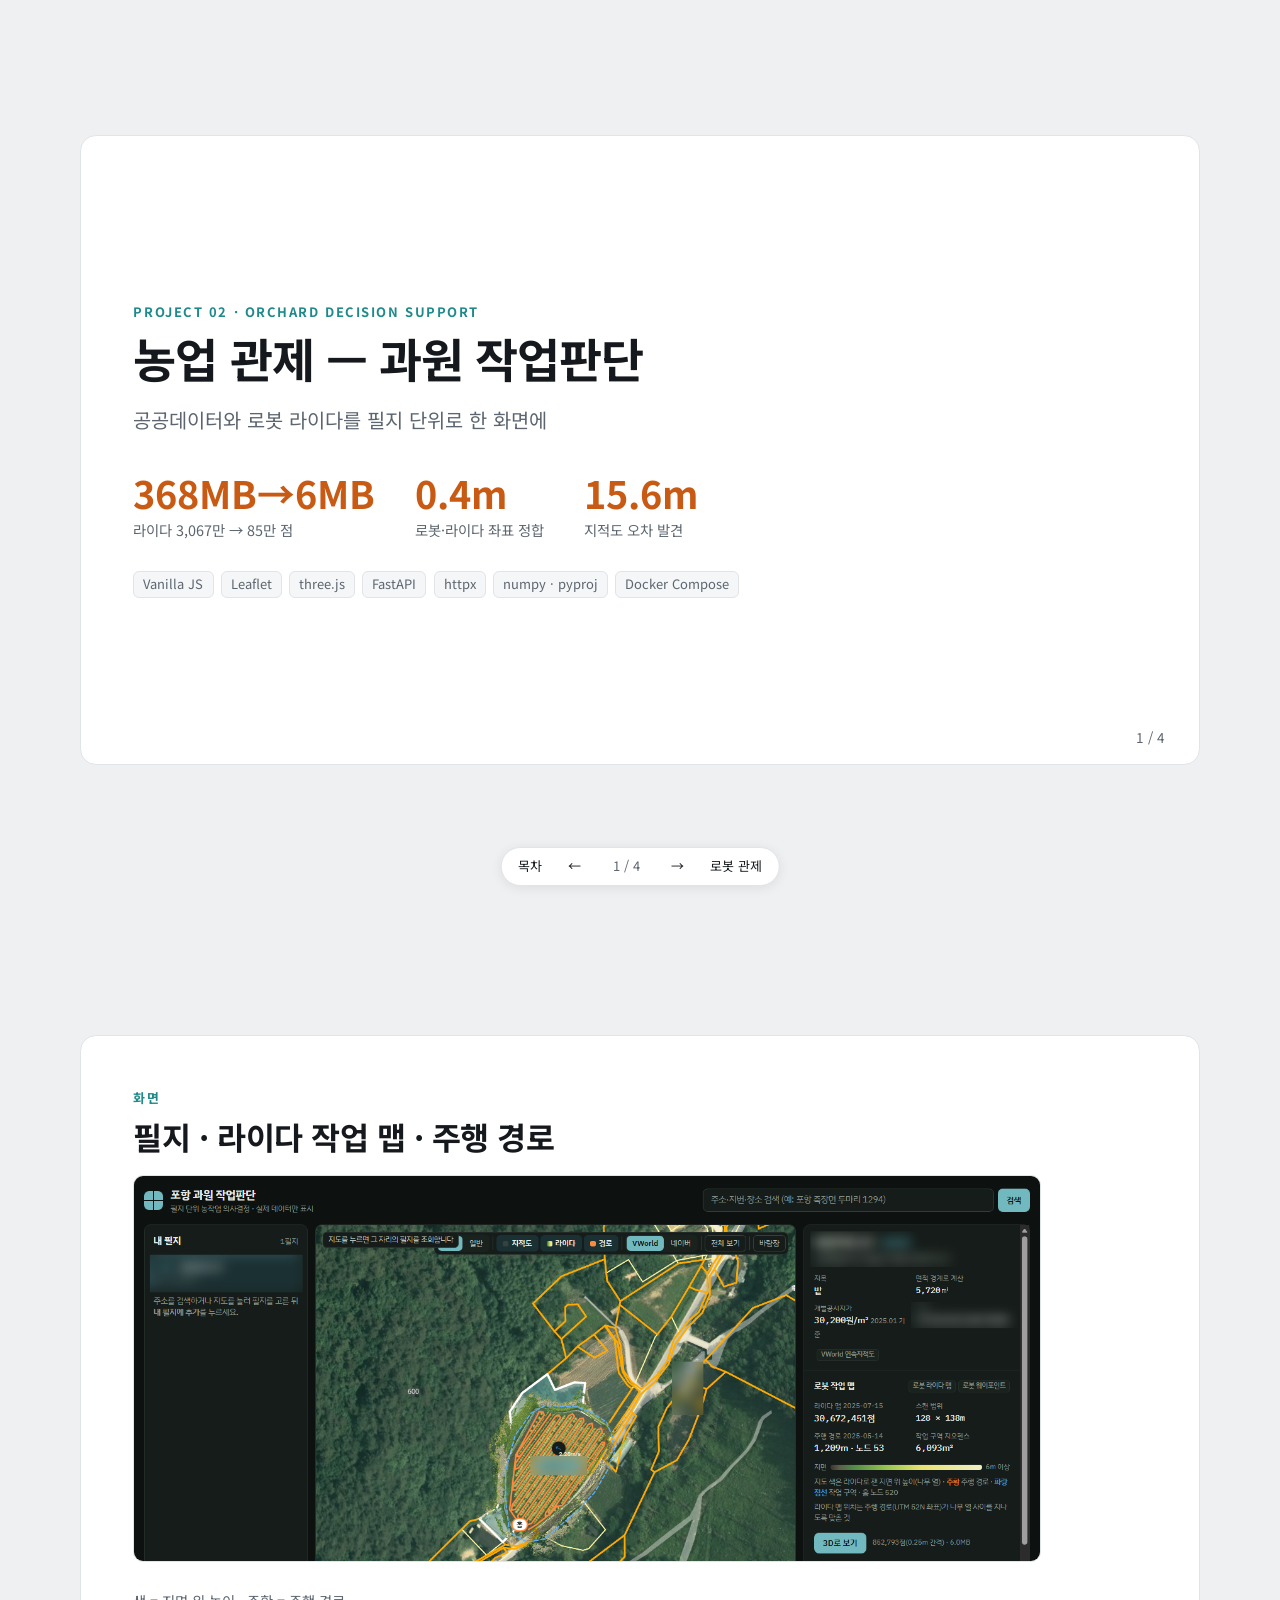
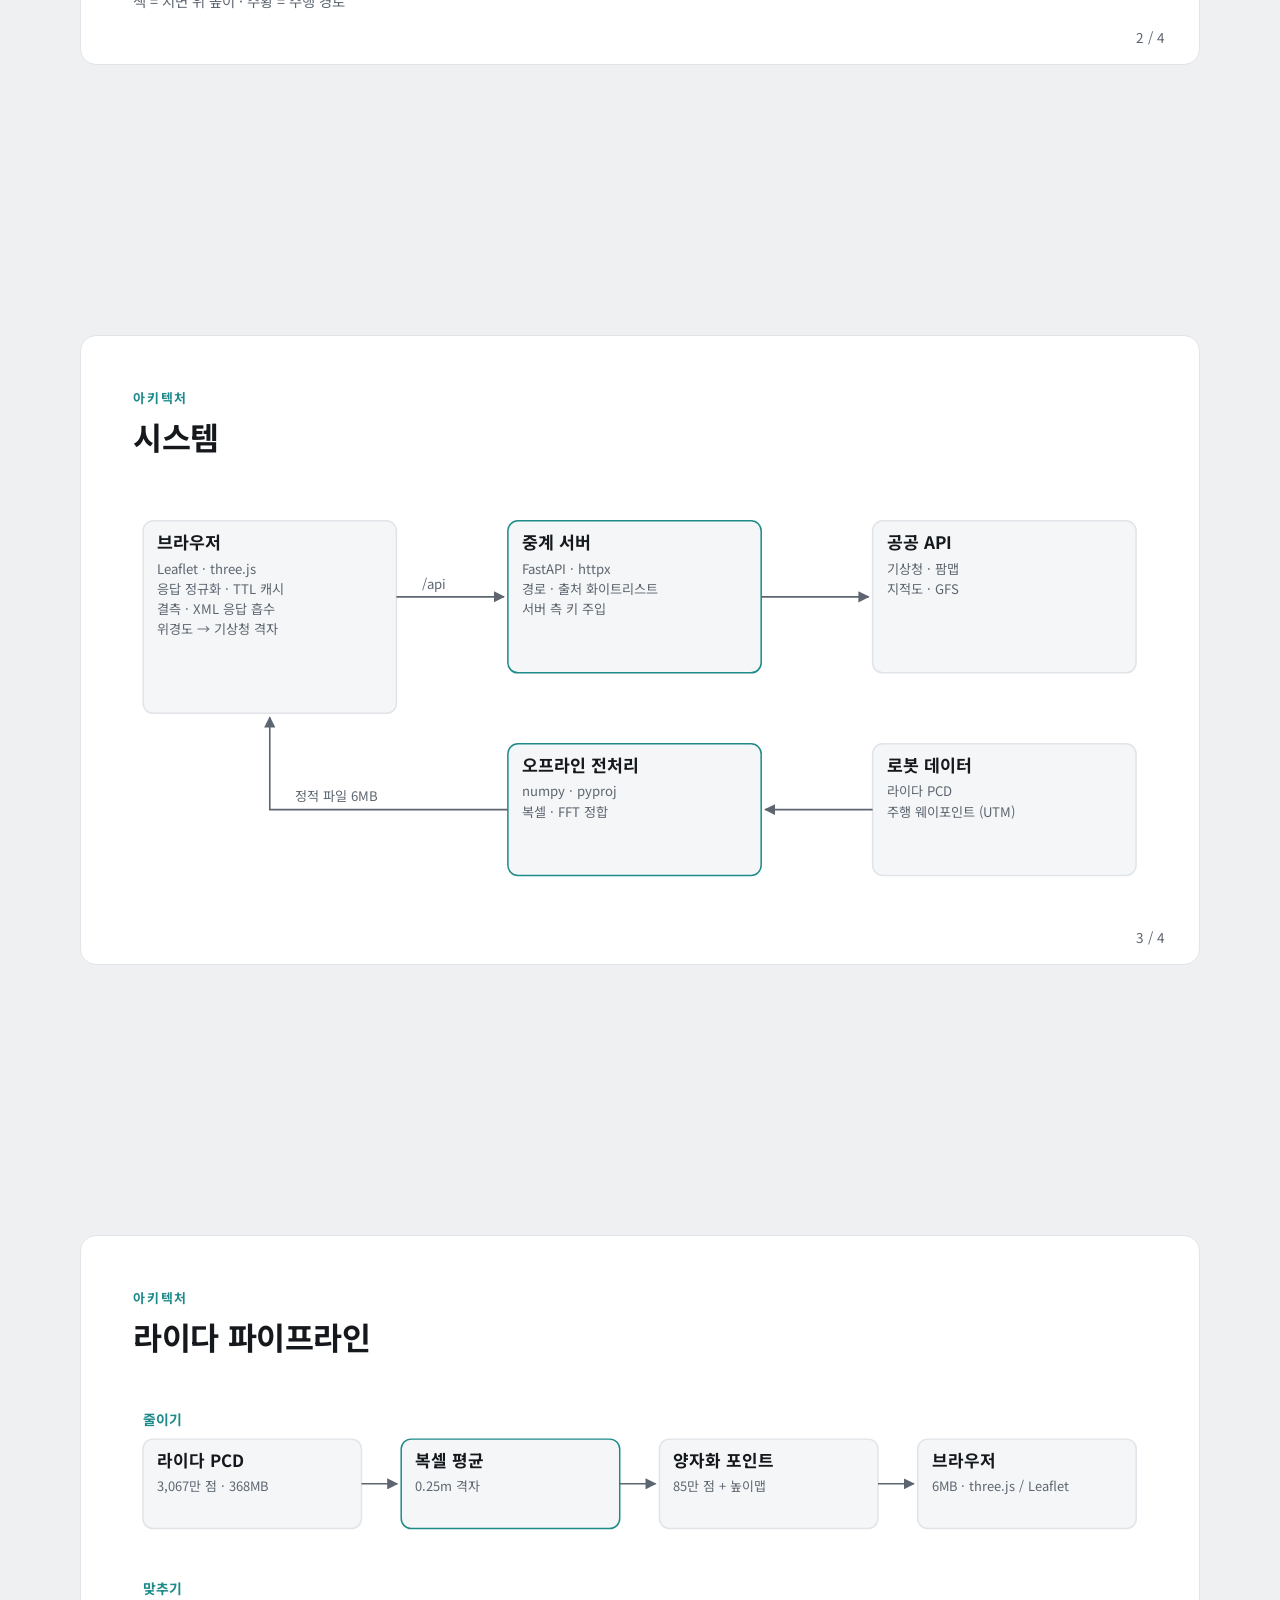
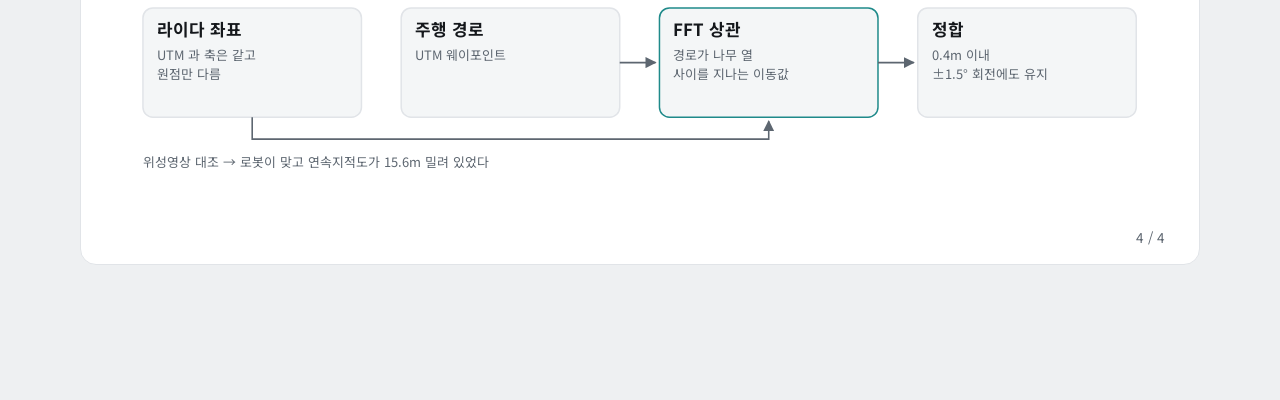
==== commit adbda3a0: "글을 걷고 아키텍처로 — 시스템 · 명령 · 렌더링 · 배포 · 하네스 · 라이다 구조도 Co-Authored-By: Claude Opus 5.5 <noreply@anthropic" ====
--- a/agri.html
+++ b/agri.html
@@ -4,7 +4,7 @@
 <meta charset="utf-8">
 <meta name="viewport" content="width=device-width, initial-scale=1">
 <title>농업 관제 대시보드</title>
-<meta name="description" content="과원 필지 단위 작업판단 — 공공데이터와 로봇 라이다를 한 화면에">
+<meta name="description" content="과원 필지 단위 작업판단 — 아키텍처">
 <link rel="preconnect" href="https://fonts.googleapis.com">
 <link href="https://fonts.googleapis.com/css2?family=Noto+Sans+KR:wght@400;700&display=swap" rel="stylesheet">
 <link rel="stylesheet" href="deck.css">
@@ -14,11 +14,11 @@
 <section class="slide"><div class="card cover">
   <div class="kicker">Project 02 · Orchard Decision Support</div>
   <h1>농업 관제 — 과원 작업판단</h1>
-  <p class="lead">필지 하나를 고르면 기상청·팜맵 공공데이터와 로봇이 라이다로 스캔한 작업 맵을 한 화면에 모읍니다. 실데이터만 보여 줍니다.</p>
+  <p class="lead">공공데이터와 로봇 라이다를 필지 단위로 한 화면에</p>
   <div class="stats">
     <div class="stat"><b>368MB→6MB</b><span>라이다 3,067만 → 85만 점</span></div>
     <div class="stat"><b>0.4m</b><span>로봇·라이다 좌표 정합</span></div>
-    <div class="stat"><b>10개</b><span>화면 수치 원본 대조</span></div>
+    <div class="stat"><b>15.6m</b><span>지적도 오차 발견</span></div>
   </div>
   <div class="stack"><span>Vanilla JS</span><span>Leaflet</span><span>three.js</span><span>FastAPI</span><span>httpx</span><span>numpy · pyproj</span><span>Docker Compose</span></div>
   <span class="no"></span>
@@ -26,87 +26,20 @@
 
 <section class="slide"><div class="card">
   <div class="kicker">화면</div>
-  <h2>필지 선택 → 라이다 작업 맵 · 주행 경로 · 필지 정보</h2>
-  <div class="shot"><a href="img/agri-main.png" target="_blank" class="zoom"><img src="img/agri-main.png" alt="필지를 고르면 로봇 라이다 작업 맵과 주행 경로, 필지 정보가 한 화면에 뜬다"></a><p>지도 색은 라이다로 잰 지면 위 높이, 주황은 로봇 주행 경로. 위치 정보는 가렸습니다.</p></div>
+  <h2>필지 · 라이다 작업 맵 · 주행 경로</h2>
+  <div class="shot"><a href="img/agri-main.png" target="_blank" class="zoom"><img src="img/agri-main.png" alt="필지를 고르면 로봇 라이다 작업 맵과 주행 경로, 필지 정보가 한 화면에 뜬다"></a><p>색 = 지면 위 높이 · 주황 = 주행 경로</p></div>
   <span class="no"></span>
 </div></section>
-
 <section class="slide"><div class="card">
   <div class="kicker">아키텍처</div>
-  <h2>무거운 건 미리, 키는 서버에만</h2>
-  <div class="diagram">
-    <svg viewBox="0 0 1000 400" role="img" aria-label="브라우저가 중계 서버를 거쳐 공공 API 를 부르고, 라이다는 오프라인 전처리로 줄여 정적 파일로 받는 구조도">
-      <defs><marker id="ah2" viewBox="0 0 10 10" refX="9" refY="5" markerWidth="7" markerHeight="7" orient="auto-start-reverse"><path class="ah" d="M0,0L10,5L0,10z"/></marker></defs>
-      <rect class="b" x="10" y="30" width="250" height="190" rx="10"/>
-      <text x="25" y="60" class="t">브라우저</text>
-      <text x="25" y="85" class="s">Leaflet 지도 · three.js 3D</text>
-      <text x="25" y="110" class="s">응답 정규화 · TTL 캐시</text>
-      <text x="25" y="132" class="s">결측 -998.9 · XML 「자료 없음」</text>
-      <text x="25" y="154" class="s">위경도 → 기상청 격자</text>
-      <text x="25" y="190" class="s">없으면 「기록 없음」</text>
-      <rect class="b k" x="370" y="30" width="250" height="150" rx="10"/>
-      <text x="385" y="60" class="t">중계 서버</text>
-      <text x="385" y="85" class="s">FastAPI · httpx · 국내 서버</text>
-      <text x="385" y="110" class="s">신청한 6개 경로만 · 허용 출처만</text>
-      <text x="385" y="132" class="s">인증키를 서버에서 붙인다</text>
-      <text x="385" y="154" class="s">느린 팜맵은 긴 제한 · 재시도</text>
-      <path class="ln" d="M260,105 H366" marker-end="url(#ah2)"/>
-      <text x="285" y="97" class="s">/api</text>
-      <rect class="b" x="730" y="30" width="260" height="150" rx="10"/>
-      <text x="745" y="60" class="t">공공 API</text>
-      <text x="745" y="85" class="s">기상청 · 팜맵 · 지적도 · GFS</text>
-      <path class="ln" d="M620,105 H726" marker-end="url(#ah2)"/>
-      <text x="640" y="97" class="s">키 주입</text>
-      <rect class="b" x="370" y="250" width="250" height="130" rx="10"/>
-      <text x="385" y="280" class="t">오프라인 전처리</text>
-      <text x="385" y="305" class="s">numpy · pyproj</text>
-      <text x="385" y="328" class="s">0.25m 복셀 평균 · FFT 정합</text>
-      <text x="385" y="350" class="s">→ 높이맵 · 양자화 포인트</text>
-      <rect class="b" x="730" y="250" width="260" height="130" rx="10"/>
-      <text x="745" y="280" class="t">로봇 데이터</text>
-      <text x="745" y="305" class="s">라이다 PCD 368MB</text>
-      <text x="745" y="328" class="s">주행 웨이포인트 (UTM)</text>
-      <path class="ln" d="M730,315 H624" marker-end="url(#ah2)"/>
-      <path class="ln" d="M370,315 H135 V224" marker-end="url(#ah2)"/>
-      <text x="160" y="307" class="s">정적 파일 6MB</text>
-    </svg>
-  </div>
-  <ul class="pts row">
-    <li>공공 API 의 차이는 브라우저 데이터 층에서 흡수 — 화면은 한 모양만 받는다</li>
-    <li>라이다는 미리 줄여 두고, 브라우저는 6MB 만 받는다</li>
-  </ul>
+  <h2>시스템</h2>
+  <div class="diagram"><svg viewBox="0 0 1000 400" role="img" aria-label="브라우저, 중계 서버, 공공 API, 오프라인 라이다 전처리로 이루어진 구조도"><defs><marker id="ag" viewBox="0 0 10 10" refX="9" refY="5" markerWidth="7" markerHeight="7" orient="auto-start-reverse"><path class="ah" d="M0,0L10,5L0,10z"/></marker></defs><rect class="b" x="10" y="30" width="250" height="190" rx="10"/><text x="24" y="58" class="t">브라우저</text><text x="24" y="82" class="s">Leaflet · three.js</text><text x="24" y="102" class="s">응답 정규화 · TTL 캐시</text><text x="24" y="122" class="s">결측 · XML 응답 흡수</text><text x="24" y="142" class="s">위경도 → 기상청 격자</text><rect class="b k" x="370" y="30" width="250" height="150" rx="10"/><text x="384" y="58" class="t">중계 서버</text><text x="384" y="82" class="s">FastAPI · httpx</text><text x="384" y="102" class="s">경로 · 출처 화이트리스트</text><text x="384" y="122" class="s">서버 측 키 주입</text><path class="ln" d="M260,105 H366" marker-end="url(#ag)"/><text x="285" y="97" class="s">/api</text><rect class="b" x="730" y="30" width="260" height="150" rx="10"/><text x="744" y="58" class="t">공공 API</text><text x="744" y="82" class="s">기상청 · 팜맵</text><text x="744" y="102" class="s">지적도 · GFS</text><path class="ln" d="M620,105 H726" marker-end="url(#ag)"/><rect class="b k" x="370" y="250" width="250" height="130" rx="10"/><text x="384" y="278" class="t">오프라인 전처리</text><text x="384" y="302" class="s">numpy · pyproj</text><text x="384" y="322" class="s">복셀 · FFT 정합</text><rect class="b" x="730" y="250" width="260" height="130" rx="10"/><text x="744" y="278" class="t">로봇 데이터</text><text x="744" y="302" class="s">라이다 PCD</text><text x="744" y="322" class="s">주행 웨이포인트 (UTM)</text><path class="ln" d="M730,315 H624" marker-end="url(#ag)"/><path class="ln" d="M370,315 H135 V224" marker-end="url(#ag)"/><text x="160" y="307" class="s">정적 파일 6MB</text></svg></div>
   <span class="no"></span>
 </div></section>
-
 <section class="slide"><div class="card">
-  <div class="kicker">로봇 데이터</div>
-  <h2>368MB 라이다를 브라우저에 올리기</h2>
-  <div class="case">
-    <div class="col">
-      <ul class="pts">
-        <li>원본 3,067만 점은 지도·3D 보기에 올릴 수 없었다</li>
-        <li><b>0.25m 복셀 평균</b>으로 점을 줄였다</li>
-        <li>원점이 다른 라이다 좌표를, 주행 경로가 나무 열 사이를 지나도록 <b>FFT 상관으로 자동 정합</b></li>
-      </ul>
-    </div>
-    <div class="col">
-      <p class="big">3,067만 → 85만 점<small>368MB → 6MB</small></p>
-      <p class="big">0.4m 이내<small>회전을 ±1.5° 흔들어도 정합</small></p>
-    </div>
-  </div>
-  <span class="no"></span>
-</div></section>
-
-<section class="slide"><div class="card">
-  <div class="kicker">정확성 · 원칙</div>
-  <h2>화면의 수치는 원본과 맞춘다</h2>
-  <ul class="pts">
-    <li>로봇 경로가 필지 밖으로 밀려 보여 위성영상과 대조 — 로봇이 맞고 <b>지적도가 15.6m 밀려 있었다</b></li>
-    <li>1도당 거리를 고정값으로 쓰던 면적을 위도별 측지 계산으로 바꾸고, 화면 수치 10개를 원본과 대조</li>
-    <li>가짜 농지·가짜 수치가 섞인 데모의 목업을 전부 지우고 <b>실제 API 가 붙은 것만</b> 표시</li>
-    <li>브라우저에 드러나던 인증키를 중계 서버로 옮겼다</li>
-    <li>배포해도 옛 목업이 뜨던 원인은 같은 출처 다른 사이트의 서비스워커 — 이 경로에만 걸리는 서비스워커로 이겼다</li>
-  </ul>
+  <div class="kicker">아키텍처</div>
+  <h2>라이다 파이프라인</h2>
+  <div class="diagram"><svg viewBox="0 0 1020 390" role="img" aria-label="라이다 점군을 복셀로 줄이고 FFT 상관으로 주행 경로와 정합하는 파이프라인"><defs><marker id="al" viewBox="0 0 10 10" refX="9" refY="5" markerWidth="7" markerHeight="7" orient="auto-start-reverse"><path class="ah" d="M0,0L10,5L0,10z"/></marker></defs><text x="10" y="26" class="r">줄이기</text><rect class="b" x="10" y="40" width="220" height="90" rx="10"/><text x="24" y="68" class="t">라이다 PCD</text><text x="24" y="92" class="s">3,067만 점 · 368MB</text><rect class="b k" x="270" y="40" width="220" height="90" rx="10"/><text x="284" y="68" class="t">복셀 평균</text><text x="284" y="92" class="s">0.25m 격자</text><rect class="b" x="530" y="40" width="220" height="90" rx="10"/><text x="544" y="68" class="t">양자화 포인트</text><text x="544" y="92" class="s">85만 점 + 높이맵</text><rect class="b" x="790" y="40" width="220" height="90" rx="10"/><text x="804" y="68" class="t">브라우저</text><text x="804" y="92" class="s">6MB · three.js / Leaflet</text><path class="ln" d="M230,85 H266" marker-end="url(#al)"/><path class="ln" d="M490,85 H526" marker-end="url(#al)"/><path class="ln" d="M750,85 H786" marker-end="url(#al)"/><text x="10" y="196" class="r">맞추기</text><rect class="b" x="10" y="210" width="220" height="110" rx="10"/><text x="24" y="238" class="t">라이다 좌표</text><text x="24" y="262" class="s">UTM 과 축은 같고</text><text x="24" y="282" class="s">원점만 다름</text><rect class="b" x="270" y="210" width="220" height="110" rx="10"/><text x="284" y="238" class="t">주행 경로</text><text x="284" y="262" class="s">UTM 웨이포인트</text><rect class="b k" x="530" y="210" width="220" height="110" rx="10"/><text x="544" y="238" class="t">FFT 상관</text><text x="544" y="262" class="s">경로가 나무 열</text><text x="544" y="282" class="s">사이를 지나는 이동값</text><rect class="b" x="790" y="210" width="220" height="110" rx="10"/><text x="804" y="238" class="t">정합</text><text x="804" y="262" class="s">0.4m 이내</text><text x="804" y="282" class="s">±1.5° 회전에도 유지</text><path class="ln" d="M490,265 H526" marker-end="url(#al)"/><path class="ln" d="M750,265 H786" marker-end="url(#al)"/><path class="ln" d="M120,320 V342 H640 V324" marker-end="url(#al)"/><text x="10" y="370" class="s">위성영상 대조 → 로봇이 맞고 연속지적도가 15.6m 밀려 있었다</text></svg></div>
   <span class="no"></span>
 </div></section>
 
--- a/deck.css
+++ b/deck.css
@@ -27,6 +27,8 @@
 
 /* 스크린샷 — 누르면 원본 */
 .shot .zoom{display:flex;flex:1;min-height:0;cursor:zoom-in}
+.shot .zoom img{flex:none;width:auto;height:21.5em;max-width:100%;object-fit:contain}
+@media (max-width:760px){.shot .zoom img{height:auto;width:100%}}
 .shot{flex:1;min-height:0;display:flex;flex-direction:column}
 .shot img{flex:1;min-height:0;width:100%;object-fit:contain;object-position:left top;border-radius:10px;border:1px solid var(--line)}
 .shot p{margin:.6em 0 0;font-size:.8em;color:var(--sub)}
@@ -113,6 +115,7 @@
 .diagram .r{fill:var(--acc);font-size:14px;font-weight:700}
 .diagram .ln{stroke:var(--sub);stroke-width:1.6;fill:none}
 .diagram .ah{fill:var(--sub)}
+.diagram .big2{fill:var(--hot);font-size:40px;font-weight:700}
 @media (max-width:760px){.split{flex-direction:column}.split .shot img{height:auto;width:100%}.pts.row{flex-direction:column;gap:.45em}.diagram svg{height:auto}}
 
 /* 조작 막대 */
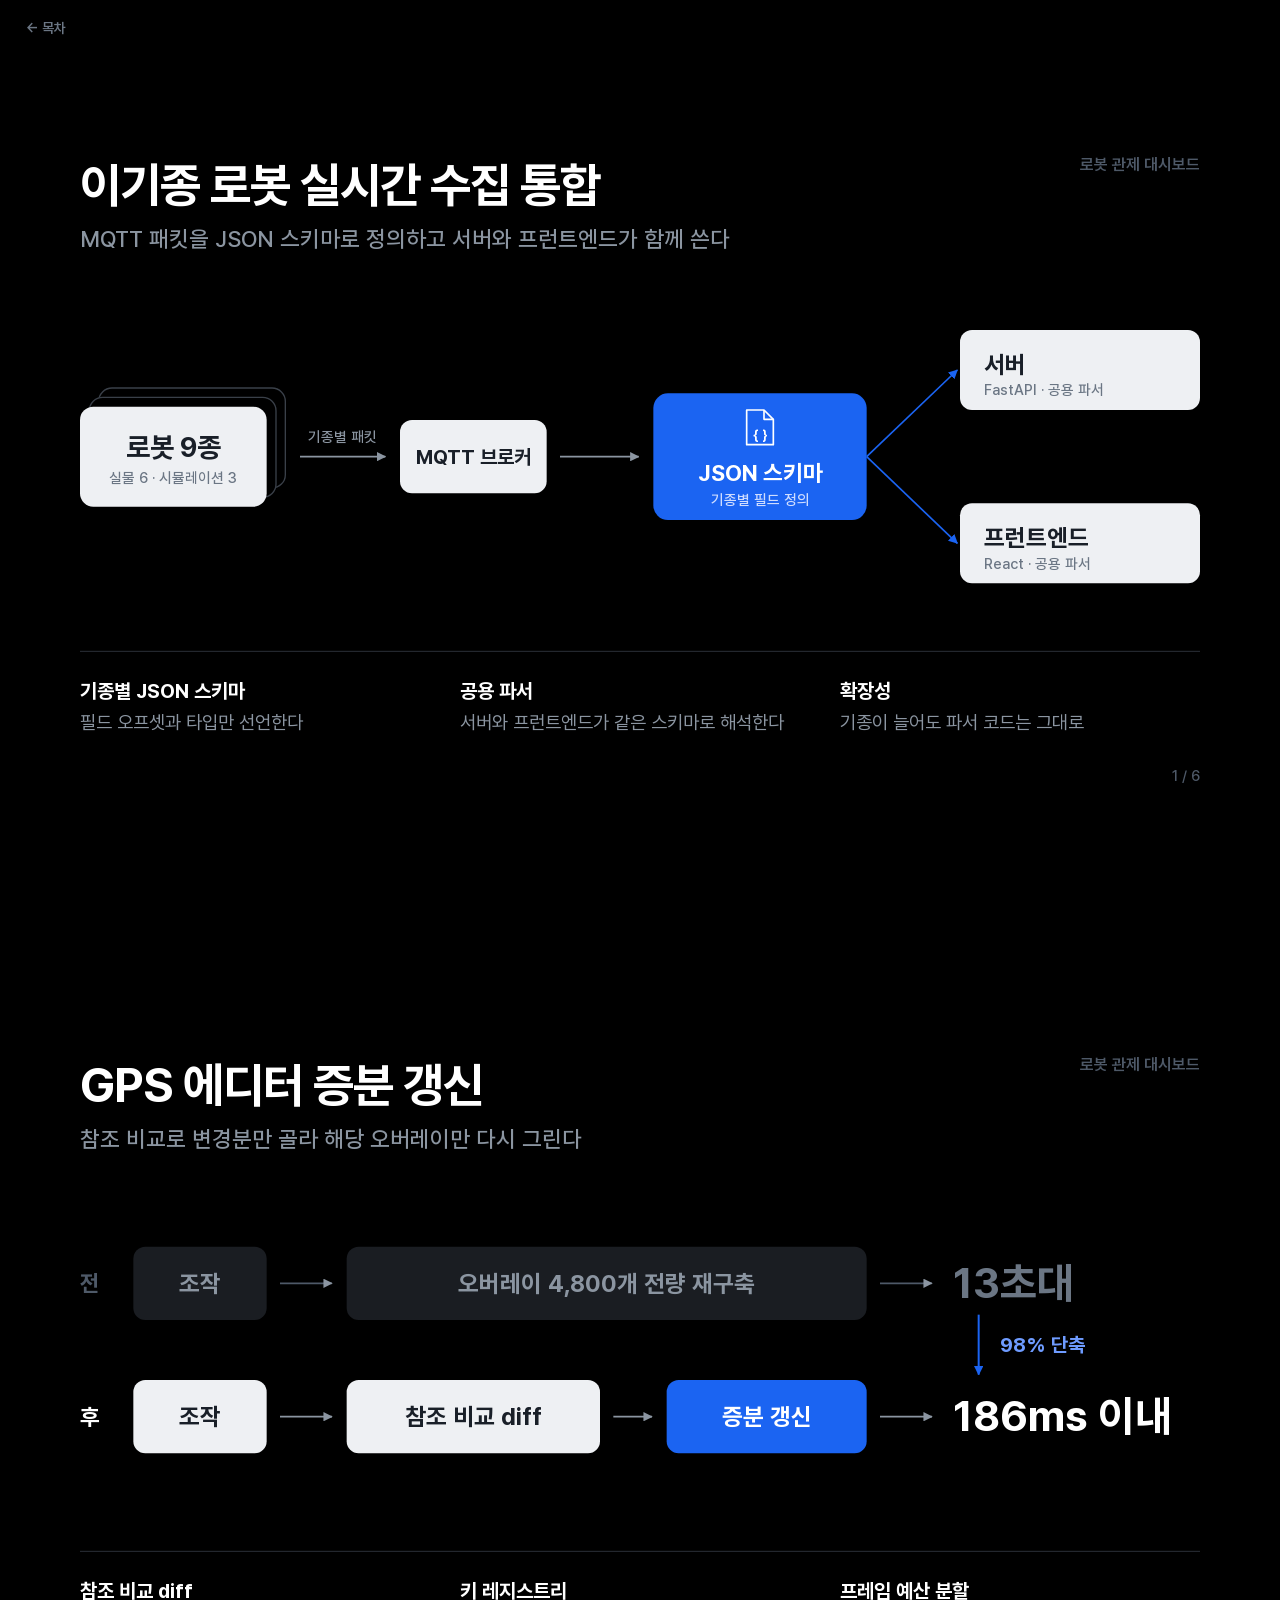
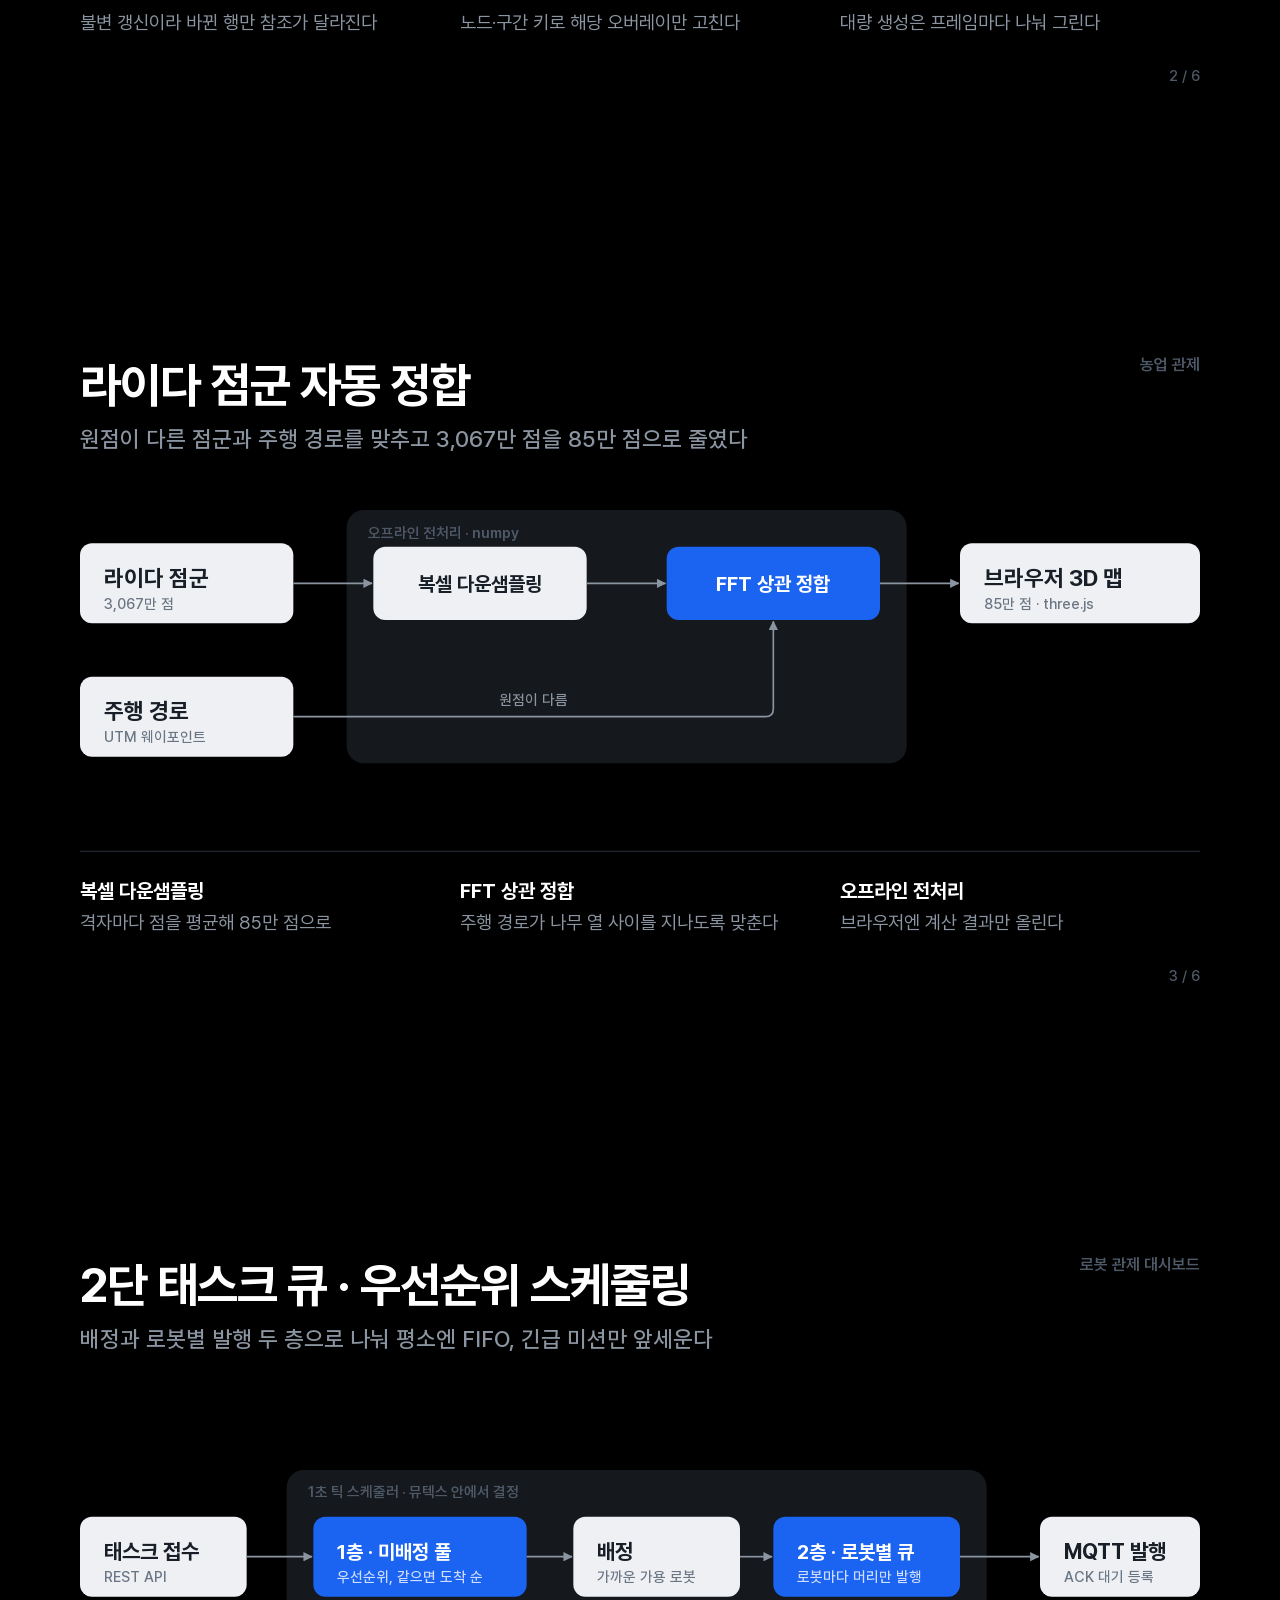
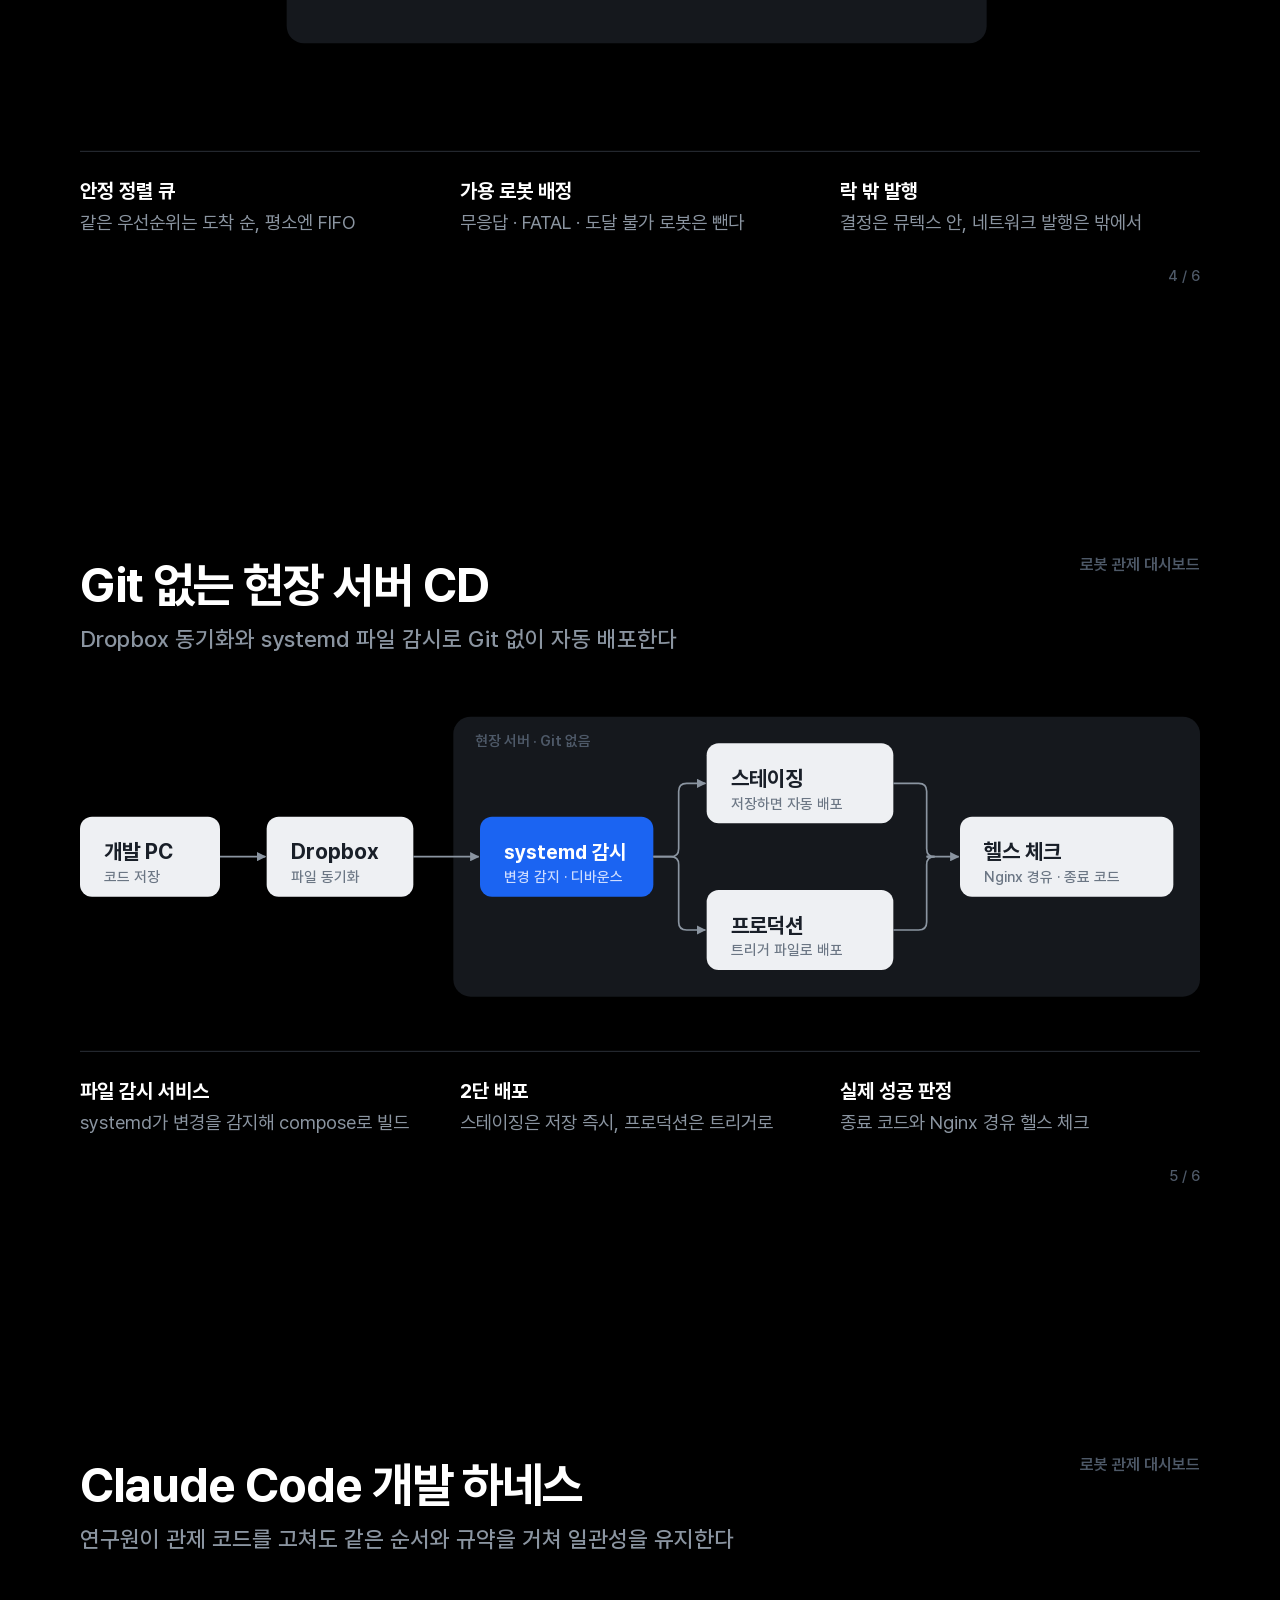
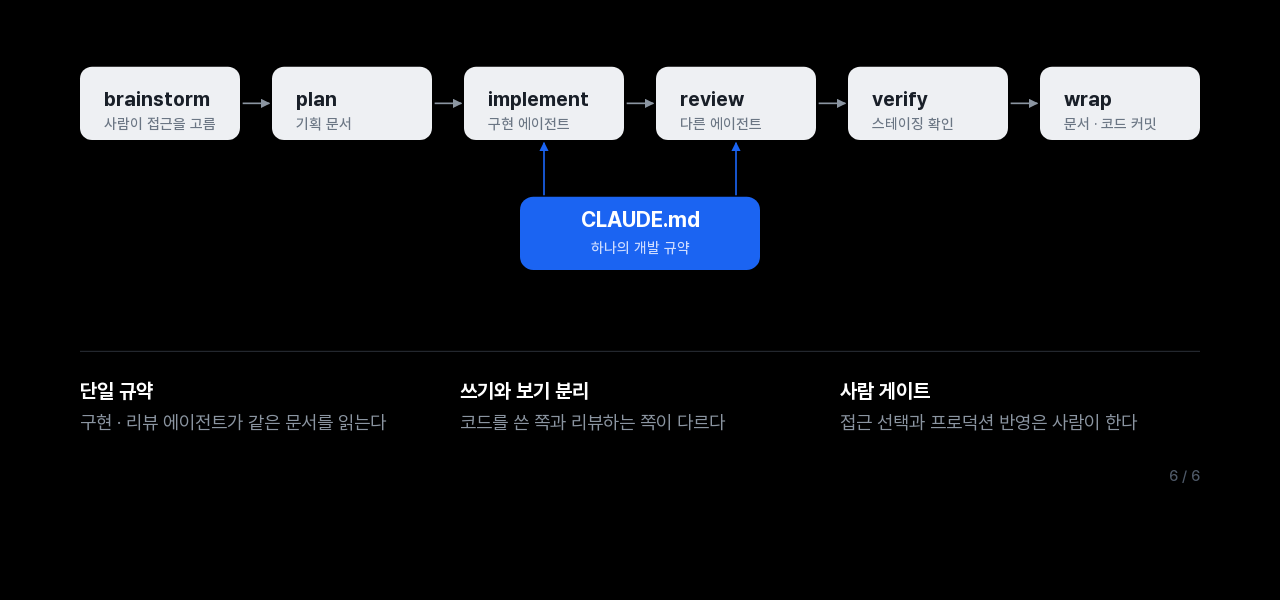
==== commit b762c084: "장표 새 판 — 이력서 경력 줄 순서 여섯 장, 국내 기술 발표형 - robot.html: 이기종 통합 · 증분 갱신 · 라이다 정합 · 2단 태스크 큐 · 현장 CD · 개발 하" ====
--- a/agri.html
+++ b/agri.html
@@ -3,47 +3,10 @@
 <head>
 <meta charset="utf-8">
 <meta name="viewport" content="width=device-width, initial-scale=1">
-<title>농업 관제 대시보드</title>
-<meta name="description" content="과원 필지 단위 작업판단 — 아키텍처">
-<link rel="preconnect" href="https://fonts.googleapis.com">
-<link href="https://fonts.googleapis.com/css2?family=Noto+Sans+KR:wght@400;700&display=swap" rel="stylesheet">
-<link rel="stylesheet" href="deck.css">
+<title>농업 관제 — 송영재</title>
+<meta http-equiv="refresh" content="0; url=robot.html#3">
+<link rel="canonical" href="robot.html#3">
+<style>body { margin: 0; min-height: 100vh; display: grid; place-items: center; background: #000; color: #8B95A1; font-family: system-ui, sans-serif; } a { color: #6E9BFF; }</style>
 </head>
-<body>
-
-<section class="slide"><div class="card cover">
-  <div class="kicker">Project 02 · Orchard Decision Support</div>
-  <h1>농업 관제 — 과원 작업판단</h1>
-  <p class="lead">공공데이터와 로봇 라이다를 필지 단위로 한 화면에</p>
-  <div class="stats">
-    <div class="stat"><b>368MB→6MB</b><span>라이다 3,067만 → 85만 점</span></div>
-    <div class="stat"><b>0.4m</b><span>로봇·라이다 좌표 정합</span></div>
-    <div class="stat"><b>15.6m</b><span>지적도 오차 발견</span></div>
-  </div>
-  <div class="stack"><span>Vanilla JS</span><span>Leaflet</span><span>three.js</span><span>FastAPI</span><span>httpx</span><span>numpy · pyproj</span><span>Docker Compose</span></div>
-  <span class="no"></span>
-</div></section>
-
-<section class="slide"><div class="card">
-  <div class="kicker">화면</div>
-  <h2>필지 · 라이다 작업 맵 · 주행 경로</h2>
-  <div class="shot"><a href="img/agri-main.png" target="_blank" class="zoom"><img src="img/agri-main.png" alt="필지를 고르면 로봇 라이다 작업 맵과 주행 경로, 필지 정보가 한 화면에 뜬다"></a><p>색 = 지면 위 높이 · 주황 = 주행 경로</p></div>
-  <span class="no"></span>
-</div></section>
-<section class="slide"><div class="card">
-  <div class="kicker">아키텍처</div>
-  <h2>시스템</h2>
-  <div class="diagram"><svg viewBox="0 0 1000 400" role="img" aria-label="브라우저, 중계 서버, 공공 API, 오프라인 라이다 전처리로 이루어진 구조도"><defs><marker id="ag" viewBox="0 0 10 10" refX="9" refY="5" markerWidth="7" markerHeight="7" orient="auto-start-reverse"><path class="ah" d="M0,0L10,5L0,10z"/></marker></defs><rect class="b" x="10" y="30" width="250" height="190" rx="10"/><text x="24" y="58" class="t">브라우저</text><text x="24" y="82" class="s">Leaflet · three.js</text><text x="24" y="102" class="s">응답 정규화 · TTL 캐시</text><text x="24" y="122" class="s">결측 · XML 응답 흡수</text><text x="24" y="142" class="s">위경도 → 기상청 격자</text><rect class="b k" x="370" y="30" width="250" height="150" rx="10"/><text x="384" y="58" class="t">중계 서버</text><text x="384" y="82" class="s">FastAPI · httpx</text><text x="384" y="102" class="s">경로 · 출처 화이트리스트</text><text x="384" y="122" class="s">서버 측 키 주입</text><path class="ln" d="M260,105 H366" marker-end="url(#ag)"/><text x="285" y="97" class="s">/api</text><rect class="b" x="730" y="30" width="260" height="150" rx="10"/><text x="744" y="58" class="t">공공 API</text><text x="744" y="82" class="s">기상청 · 팜맵</text><text x="744" y="102" class="s">지적도 · GFS</text><path class="ln" d="M620,105 H726" marker-end="url(#ag)"/><rect class="b k" x="370" y="250" width="250" height="130" rx="10"/><text x="384" y="278" class="t">오프라인 전처리</text><text x="384" y="302" class="s">numpy · pyproj</text><text x="384" y="322" class="s">복셀 · FFT 정합</text><rect class="b" x="730" y="250" width="260" height="130" rx="10"/><text x="744" y="278" class="t">로봇 데이터</text><text x="744" y="302" class="s">라이다 PCD</text><text x="744" y="322" class="s">주행 웨이포인트 (UTM)</text><path class="ln" d="M730,315 H624" marker-end="url(#ag)"/><path class="ln" d="M370,315 H135 V224" marker-end="url(#ag)"/><text x="160" y="307" class="s">정적 파일 6MB</text></svg></div>
-  <span class="no"></span>
-</div></section>
-<section class="slide"><div class="card">
-  <div class="kicker">아키텍처</div>
-  <h2>라이다 파이프라인</h2>
-  <div class="diagram"><svg viewBox="0 0 1020 390" role="img" aria-label="라이다 점군을 복셀로 줄이고 FFT 상관으로 주행 경로와 정합하는 파이프라인"><defs><marker id="al" viewBox="0 0 10 10" refX="9" refY="5" markerWidth="7" markerHeight="7" orient="auto-start-reverse"><path class="ah" d="M0,0L10,5L0,10z"/></marker></defs><text x="10" y="26" class="r">줄이기</text><rect class="b" x="10" y="40" width="220" height="90" rx="10"/><text x="24" y="68" class="t">라이다 PCD</text><text x="24" y="92" class="s">3,067만 점 · 368MB</text><rect class="b k" x="270" y="40" width="220" height="90" rx="10"/><text x="284" y="68" class="t">복셀 평균</text><text x="284" y="92" class="s">0.25m 격자</text><rect class="b" x="530" y="40" width="220" height="90" rx="10"/><text x="544" y="68" class="t">양자화 포인트</text><text x="544" y="92" class="s">85만 점 + 높이맵</text><rect class="b" x="790" y="40" width="220" height="90" rx="10"/><text x="804" y="68" class="t">브라우저</text><text x="804" y="92" class="s">6MB · three.js / Leaflet</text><path class="ln" d="M230,85 H266" marker-end="url(#al)"/><path class="ln" d="M490,85 H526" marker-end="url(#al)"/><path class="ln" d="M750,85 H786" marker-end="url(#al)"/><text x="10" y="196" class="r">맞추기</text><rect class="b" x="10" y="210" width="220" height="110" rx="10"/><text x="24" y="238" class="t">라이다 좌표</text><text x="24" y="262" class="s">UTM 과 축은 같고</text><text x="24" y="282" class="s">원점만 다름</text><rect class="b" x="270" y="210" width="220" height="110" rx="10"/><text x="284" y="238" class="t">주행 경로</text><text x="284" y="262" class="s">UTM 웨이포인트</text><rect class="b k" x="530" y="210" width="220" height="110" rx="10"/><text x="544" y="238" class="t">FFT 상관</text><text x="544" y="262" class="s">경로가 나무 열</text><text x="544" y="282" class="s">사이를 지나는 이동값</text><rect class="b" x="790" y="210" width="220" height="110" rx="10"/><text x="804" y="238" class="t">정합</text><text x="804" y="262" class="s">0.4m 이내</text><text x="804" y="282" class="s">±1.5° 회전에도 유지</text><path class="ln" d="M490,265 H526" marker-end="url(#al)"/><path class="ln" d="M750,265 H786" marker-end="url(#al)"/><path class="ln" d="M120,320 V342 H640 V324" marker-end="url(#al)"/><text x="10" y="370" class="s">위성영상 대조 → 로봇이 맞고 연속지적도가 15.6m 밀려 있었다</text></svg></div>
-  <span class="no"></span>
-</div></section>
-
-<nav class="bar" aria-label="슬라이드"><a href="./">목차</a><button class="prev" aria-label="이전">←</button><span class="pos"></span><button class="next" aria-label="다음">→</button><a href="robot.html">로봇 관제</a></nav>
-<script src="deck.js"></script>
-</body>
+<body><p>농업 관제 장은 로봇 · 농업 관제 3번으로 옮겼습니다. <a href="robot.html#3">바로 가기</a></p></body>
 </html>
